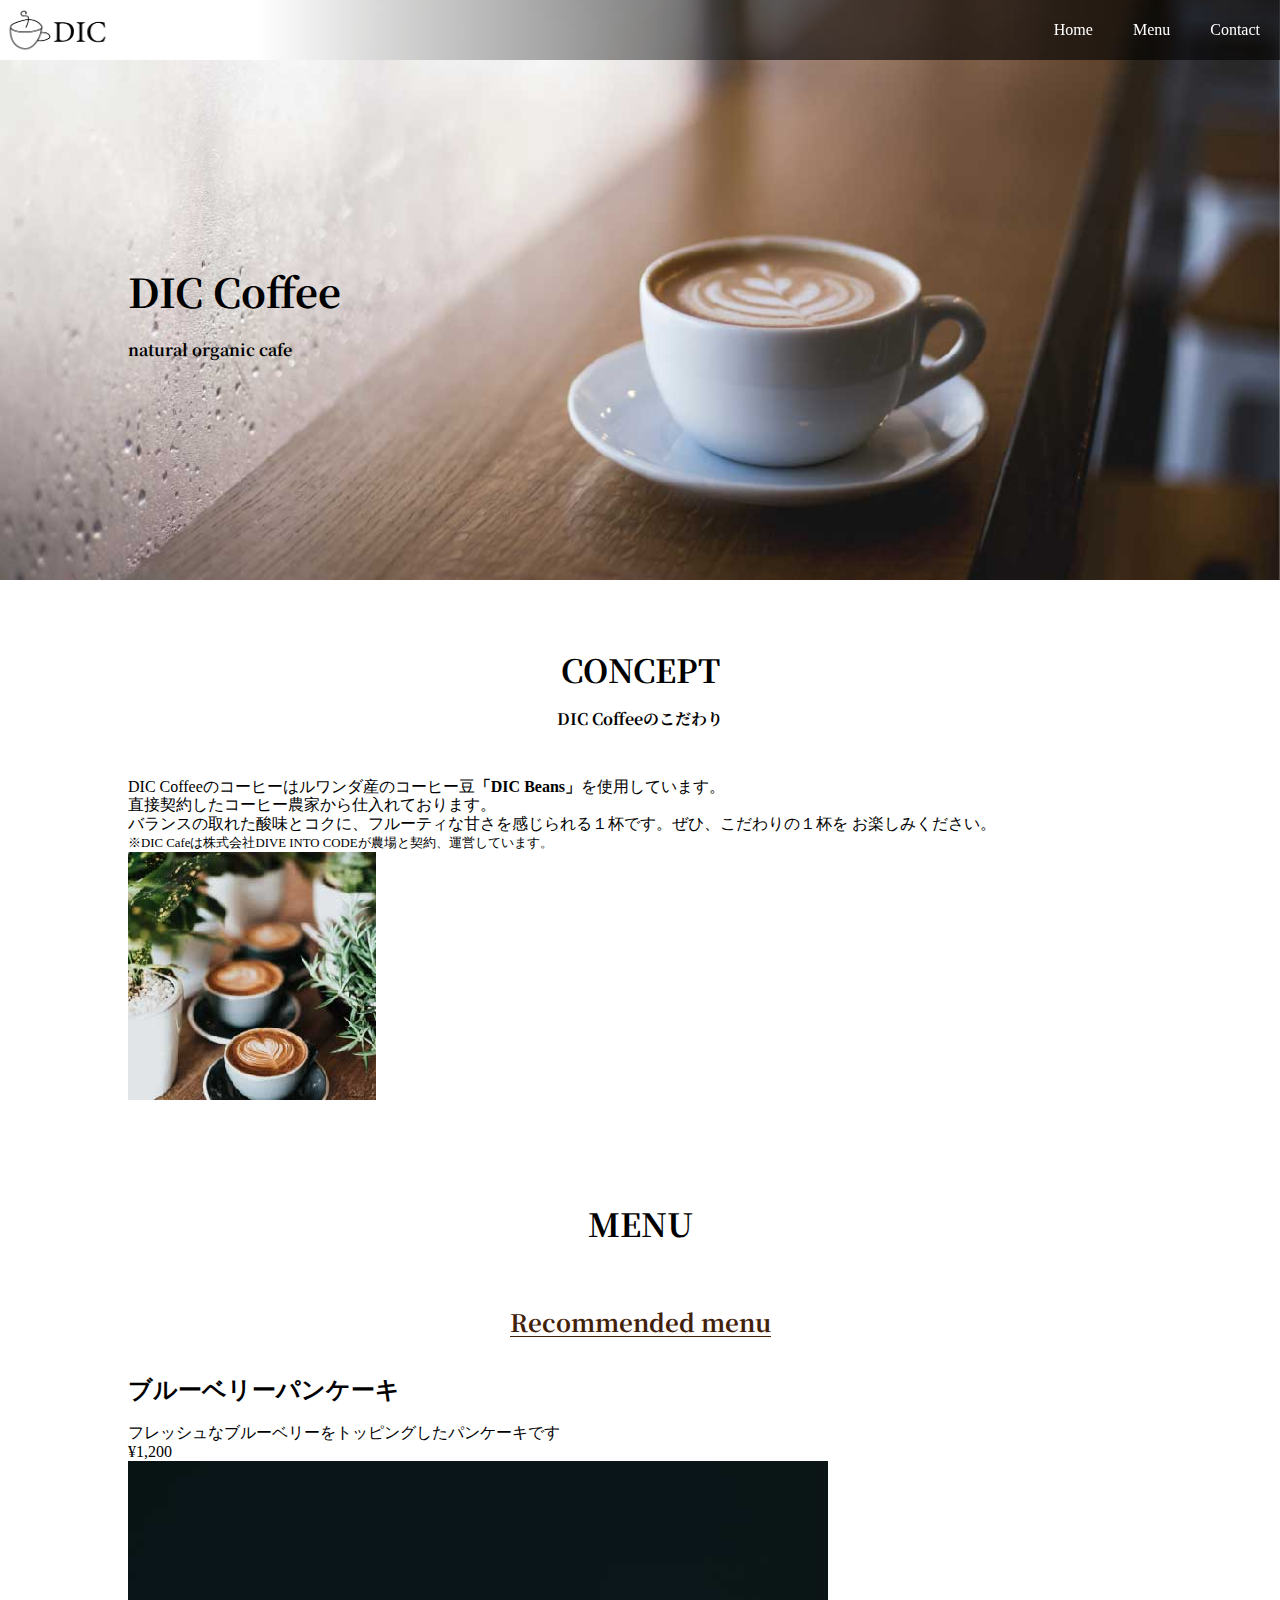
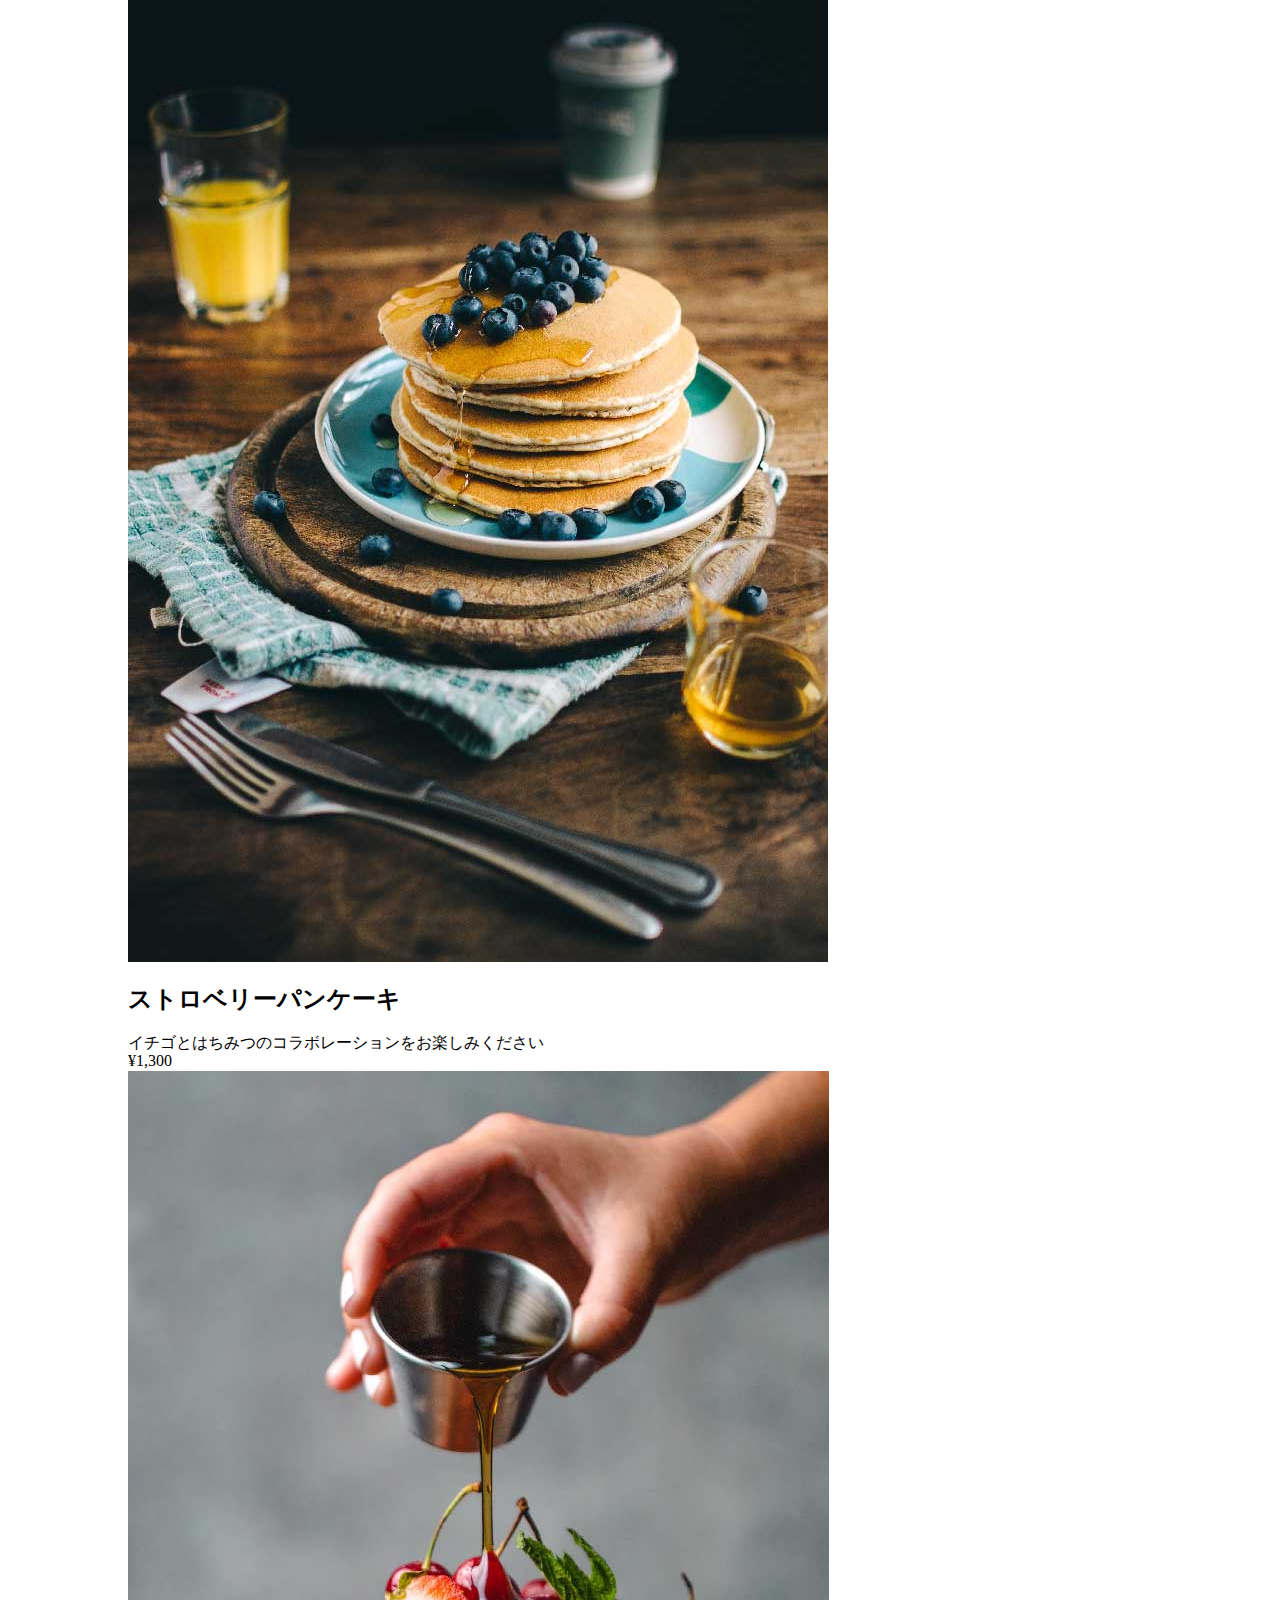
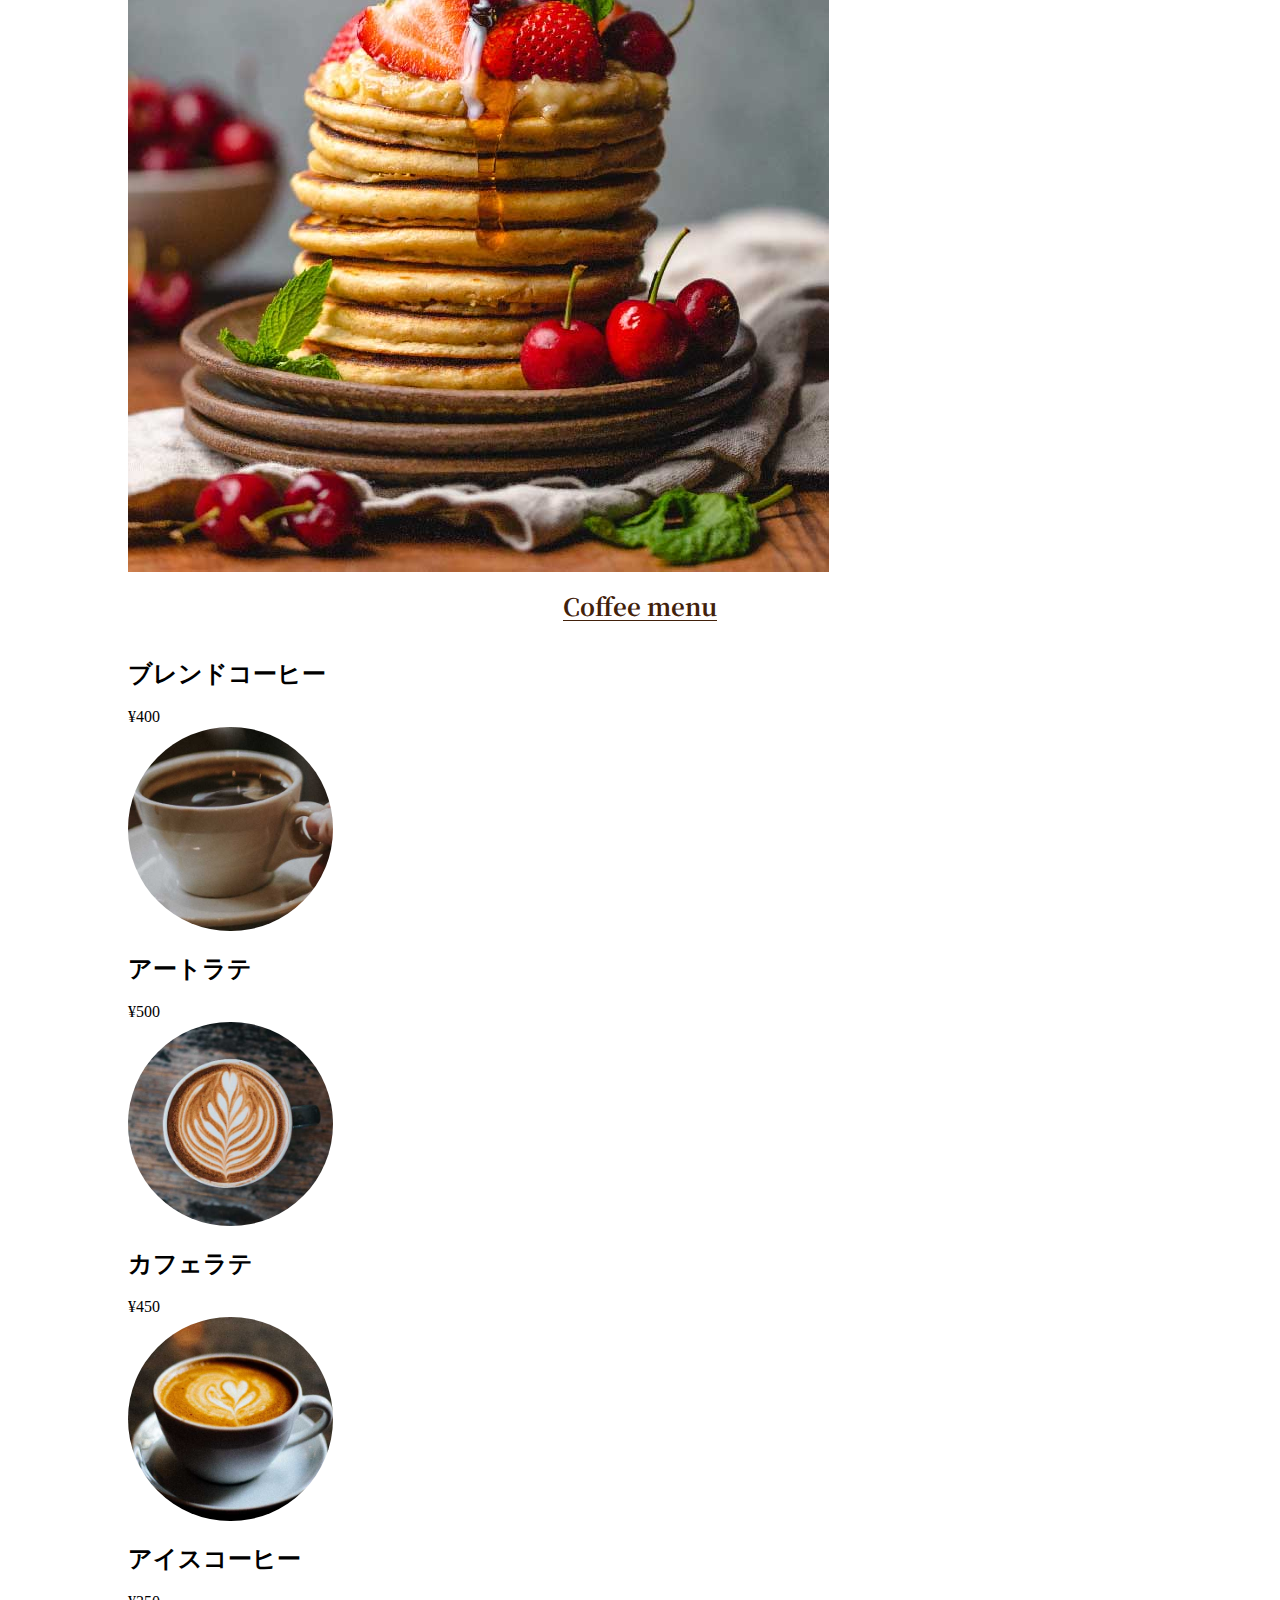
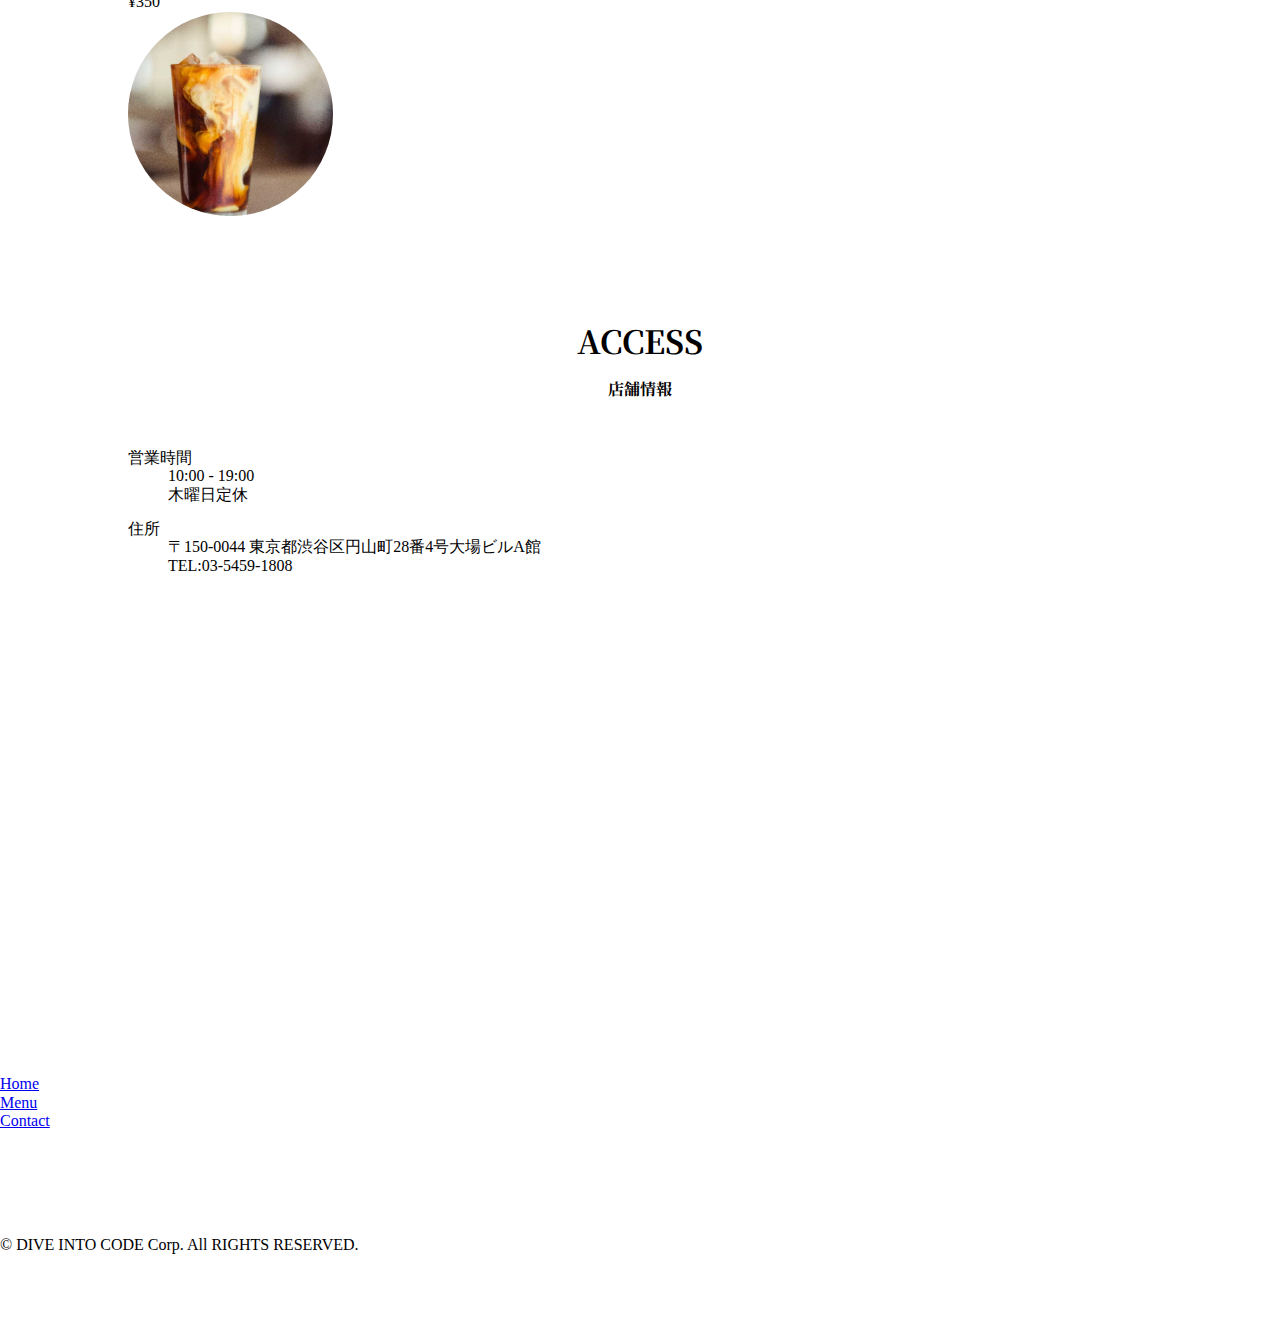
==== index.html @ 6e9887ca "タイトルとサブタイトルを上下中央に表示" ====
<!DOCTYPE html>
<html lang="ja">

<head>
  <meta charset="utf-8">
  <title>DIC cafe</title>
  <link href="css/normalize.css" rel="stylesheet">
  <link href="css/main.css" rel="stylesheet">
  <link href="https://fonts.googleapis.com/css2?family=Noto+Serif+JP:wght@400;700&display=swap" rel="stylesheet">
</head>

<body>
  <header>
    <nav class="header_nav">
      <a href="index.html" class="logo"><img src="images/sample_logo_k.png"></a>
      <ul class="global_nav">
        <a href="index.html" class="global_nav_item">
          <li>Home</li>
        </a>
        <a href="#menu" class="global_nav_item">
          <li>Menu</li>
        </a>
        <a href="contact.html" class="global_nav_item">
          <li>Contact</li>
        </a>
      </ul>
    </nav>
    <article class="key section_inner">
      <div>
        <h1>DIC Coffee</h1>
        <p>natural organic cafe</p>
      </div>
    </article>
  </header>
  <section>
    <article class="section_inner">
      <div class="section_title">
        <h1>CONCEPT</h1>
        <p>DIC Coffeeのこだわり</p>
      </div>
      <p>
        DIC Coffeeのコーヒーはルワンダ産のコーヒー豆<strong>「DIC Beans」</strong>を使用しています。<br>
        直接契約したコーヒー農家から仕入れております。<br>
        バランスの取れた酸味とコクに、フルーティな甘さを感じられる１杯です。ぜひ、こだわりの１杯を
        お楽しみください。<br>
        <small>※DIC Cafeは株式会社DIVE INTO CODEが農場と契約、運営しています。</small>
      </p>
      <img src="images/sample_concept.jpg">
    </article>
    <article class="section_inner">
      <h1 class="section_title" id="menu">MENU</h1>
      <section>
        <div class="center">
          <h1 class="menu_title">Recommended menu</h1>
        </div>
        <ul>
          <li>
            <h2>ブルーベリーパンケーキ</h2>
            <p>フレッシュなブルーベリーをトッピングしたパンケーキです</p>
            <p>¥1,200</p>
            <img src="images/sample_pancake1.jpg">
          </li>
          <li>
            <h2>ストロベリーパンケーキ</h2>
            <p>イチゴとはちみつのコラボレーションをお楽しみください</p>
            <p>¥1,300</p>
            <img src="images/sample_pancake2.jpg">
          </li>
        </ul>
      </section>
      <section>
        <div class="center">
          <h1 class="menu_title">Coffee menu</h1>
        </div>
        <ul>
          <li>
            <h2>ブレンドコーヒー</h2>
            <p>¥400</p>
            <img src="images/sample_cafe1.jpg" class="caffee_menu_image">
          </li>
          <li>
            <h2>アートラテ</h2>
            <p>¥500</p>
            <img src="images/sample_cafe2.jpg" class="caffee_menu_image">
          </li>
          <li>
            <h2>カフェラテ</h2>
            <p>¥450</p>
            <img src="images/sample_cafe3.jpg" class="caffee_menu_image">
          </li>
          <li>
            <h2>アイスコーヒー</h2>
            <p>¥350</p>
            <img src="images/sample_cafe4.jpg" class="caffee_menu_image">
          </li>
        </ul>
      </section>
    </article>
    <article class="section_inner">
      <div class="section_title">
        <h1>ACCESS</h1>
        <p>店舗情報</p>
      </div>
      <dl>
        <dt>営業時間</dt>
        <dd>10:00 - 19:00<br>木曜日定休</dd>
      </dl>
      <dl>
        <dt>住所</dt>
        <dd>
          〒150-0044 東京都渋谷区円山町28番4号大場ビルA館<br>
          TEL:03-5459-1808
        </dd>
      </dl>
      <iframe src="https://www.google.com/maps/embed?pb=!1m18!1m12!1m3!1d3241.8625569899887!2d139.6922821152582!3d35.65575778020021!2m3!1f0!2f0!3f0!3m2!1i1024!2i768!4f13.1!3m3!1m2!1s0x60188b55bb707eff%3A0x5f04575eb7aca63e!2z44CSMTUwLTAwNDQg5p2x5Lqs6YO95riL6LC35Yy65YaG5bGx55S677yS77yY4oiS77yUIE9iYSBCbGQuIEHppKg!5e0!3m2!1sja!2sjp!4v1589613763992!5m2!1sja!2sjp" width="600" height="450" frameborder="0" style="border:0;" allowfullscreen="" aria-hidden="false" tabindex="0"></iframe>
    </article>
  </section>
  <footer>
    <nav>
      <ul>
        <a href="index.html">
          <li>Home</li>
        </a>
        <a href="#menu">
          <li>Menu</li>
        </a>
        <a href="contact.html">
          <li>Contact</li>
        </a>
        <a href="index.html">
          <li>
            <img src="images/sample_logo_w.png">
          </li>
        </a>
      </ul>
    </nav>
    <p>© DIVE INTO CODE Corp. All RIGHTS RESERVED.</p>
  </footer>
</body>

</html>
---- css/main.css ----
@charset "utf-8";
html {
    height: 100%;
}

body {
    position: relative;
    padding-bottom: 75px;
    min-height: 100%;
}

li {
    list-style: none;
}

p,
ul {
    margin: 0;
    padding: 0;
}

div,
li {
    box-sizing: border-box;
}

.header_nav {
    background: linear-gradient(90deg, #fff 20%, rgba(0, 0, 0, 0.6) 60%);
    display: flex;
    height: 60px;
    justify-content: space-between;
    align-items: stretch;
    position: fixed;
    top: 0;
    width: 100%;
}

.global_nav_item {
    color: #fff;
    text-decoration: none;
    display: flex;
    align-items: center;
    padding: 0 20px;
}

.global_nav_item:hover {
    background: #fff;
    color: #42210b;
}

.global_nav {
    display: flex;
    align-items: stretch;
}

.logo {
    width: 120px;
    display: flex;
    align-items: center;
}

.logo img {
    width: 100%;
}

.section_inner {
    padding: 50px 10% 30px;
}

.key {
    display: flex;
    align-items: center;
    height: 500px;
    background: center / cover no-repeat url("../images/sample_key.jpg");
    font-family: "Noto Serif JP", serif;
    font-weight: bold;
}

.key h1 {
    font-size: 2.5rem;
}

.section_title {
    font-family: "Noto Serif JP", serif;
    font-weight: bold;
    text-align: center;
    margin-bottom: 50px;
}

.menu_title {
    display: inline-block;
    font-family: "Noto Serif JP", serif;
    font-size: 1.5rem;
    color: #42210b;
    border-bottom: solid #42210b 1px;
    margin-bottom: 20px;
}

.center {
    text-align: center;
}

.caffee_menu_image {
    width: 20%;
    border-radius: 50%;
}
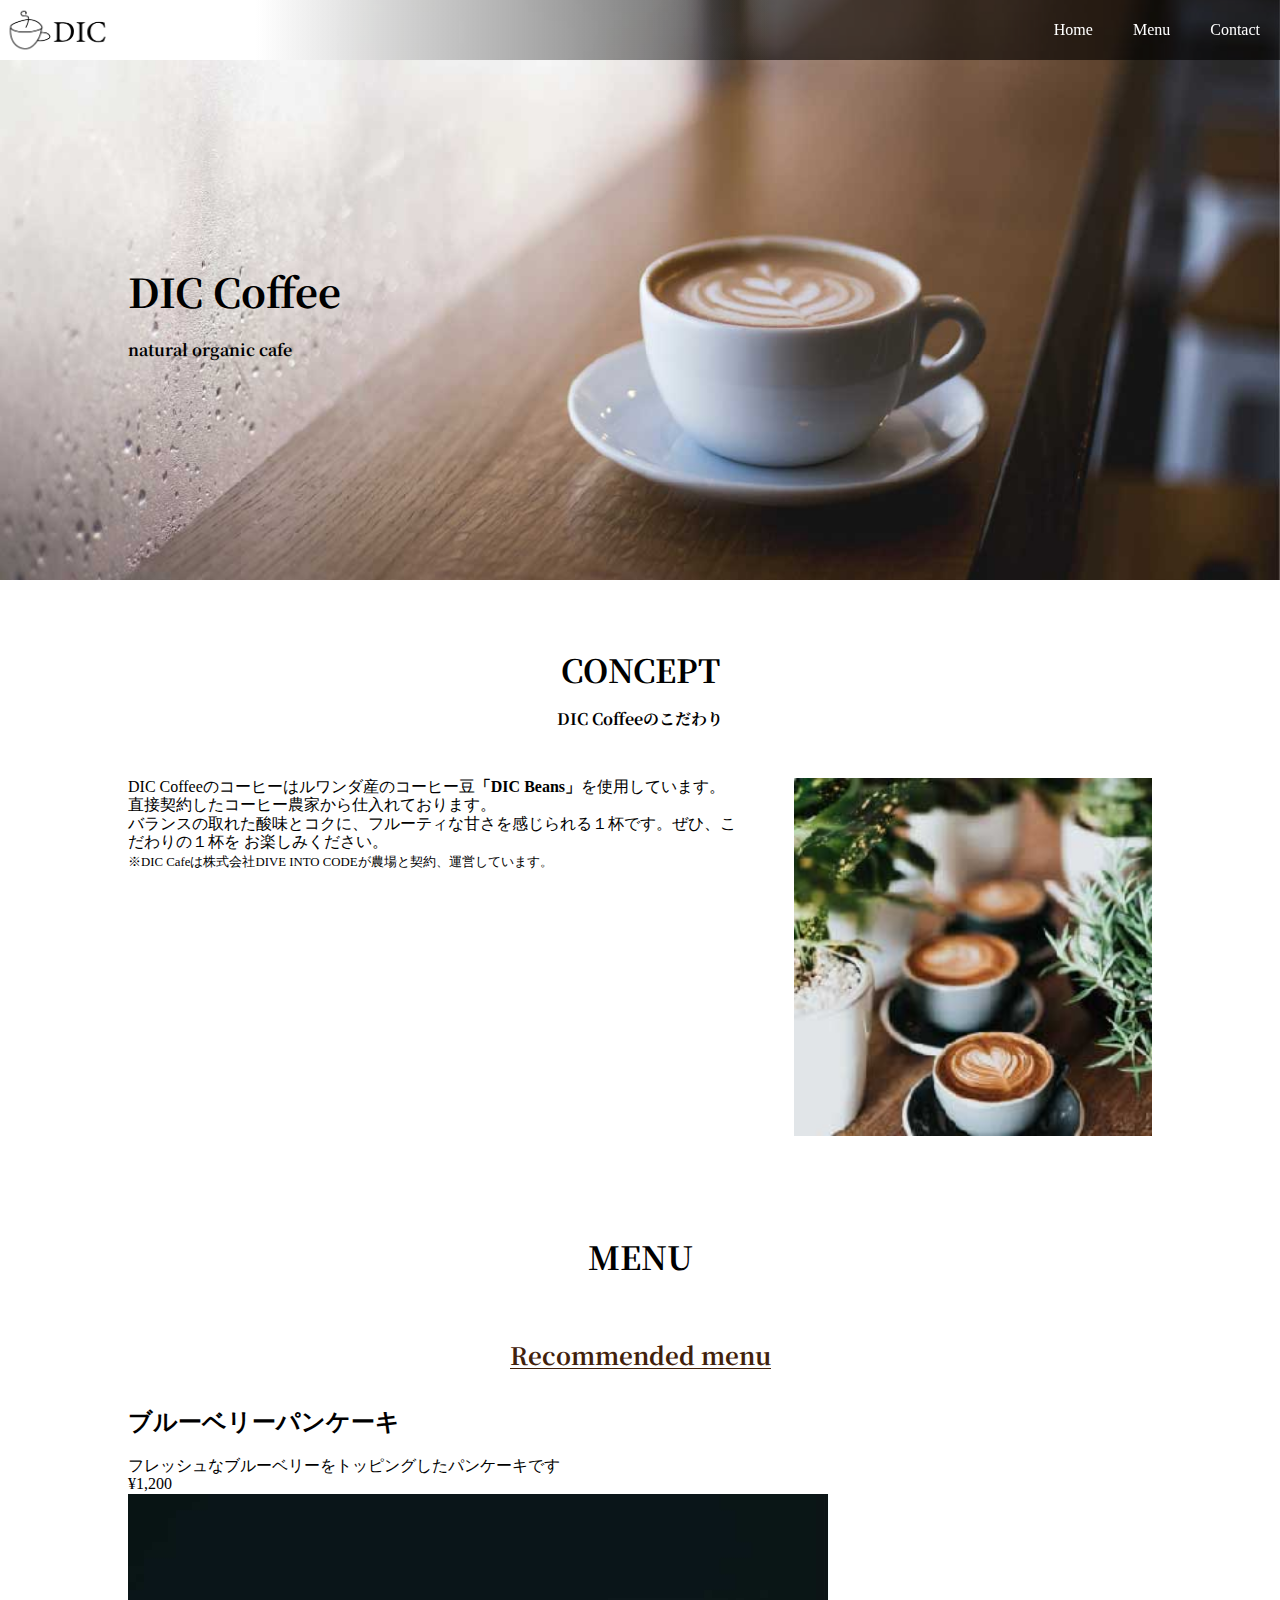
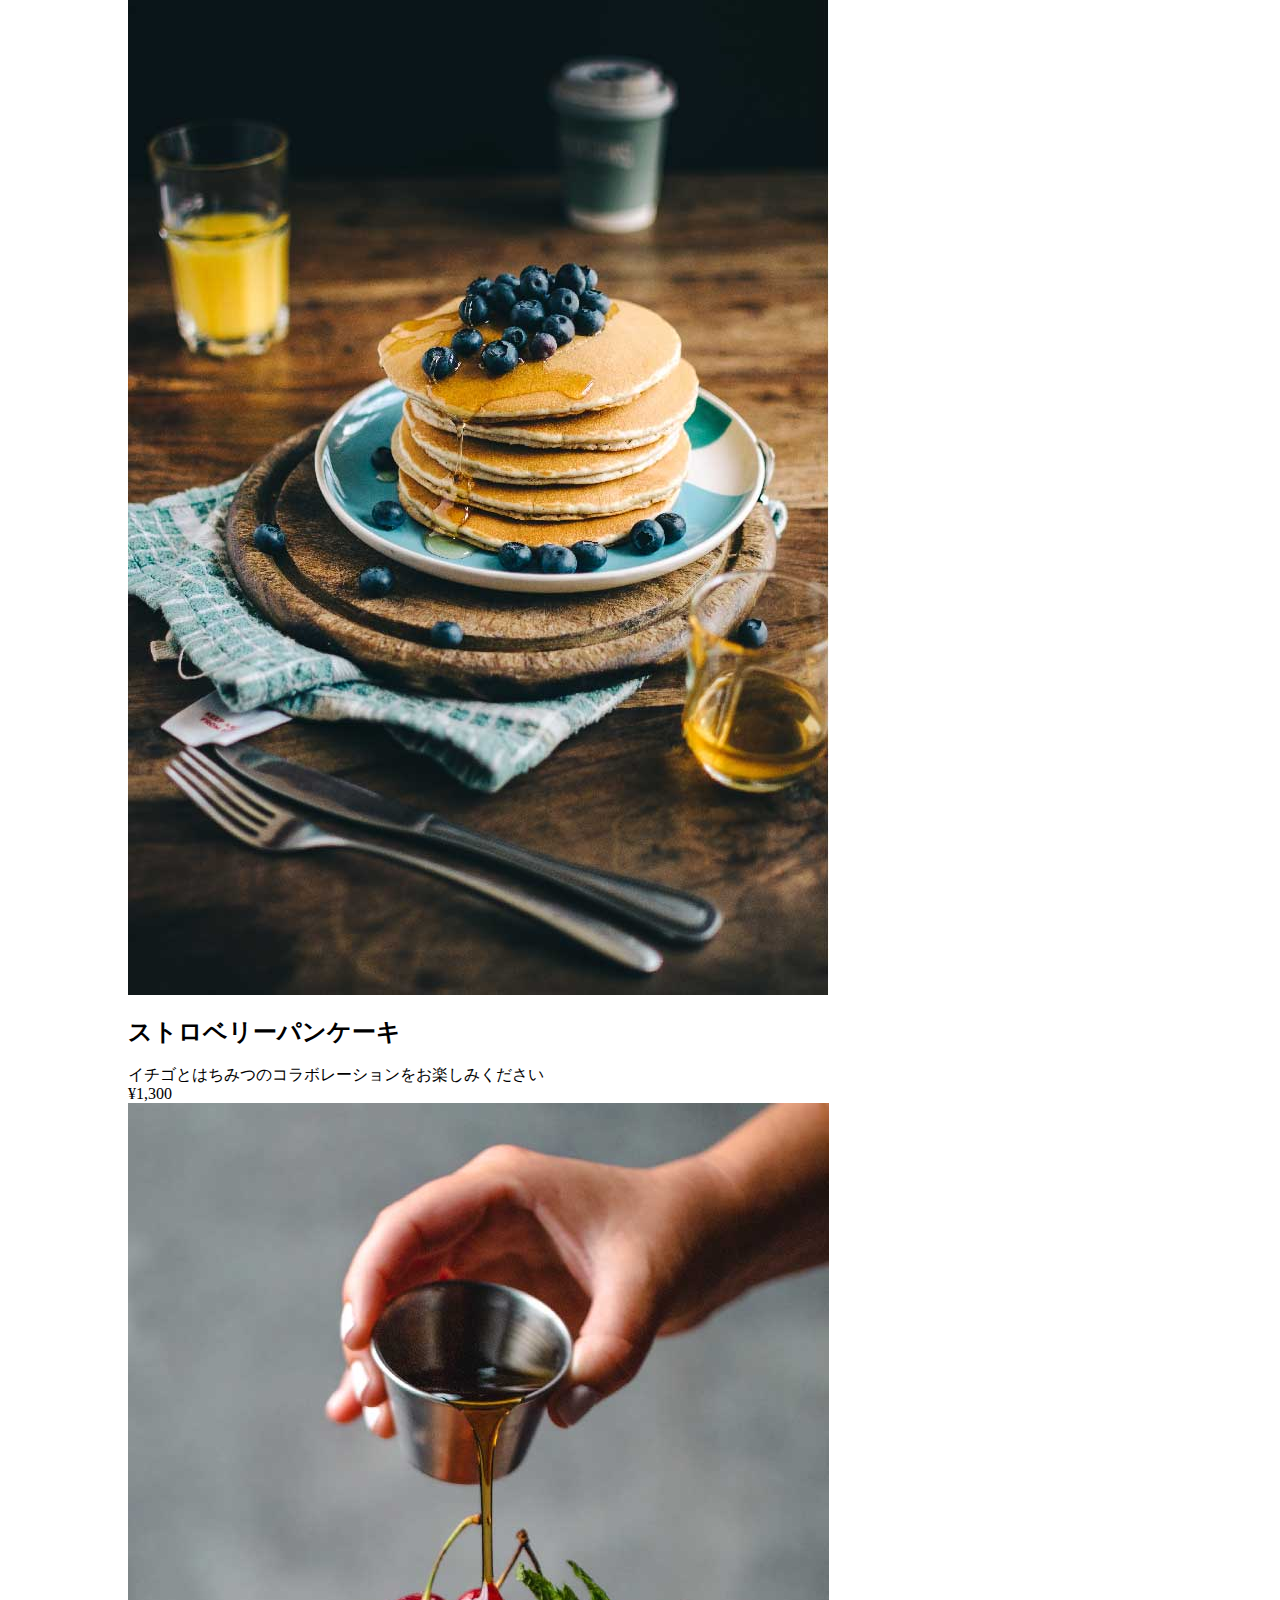
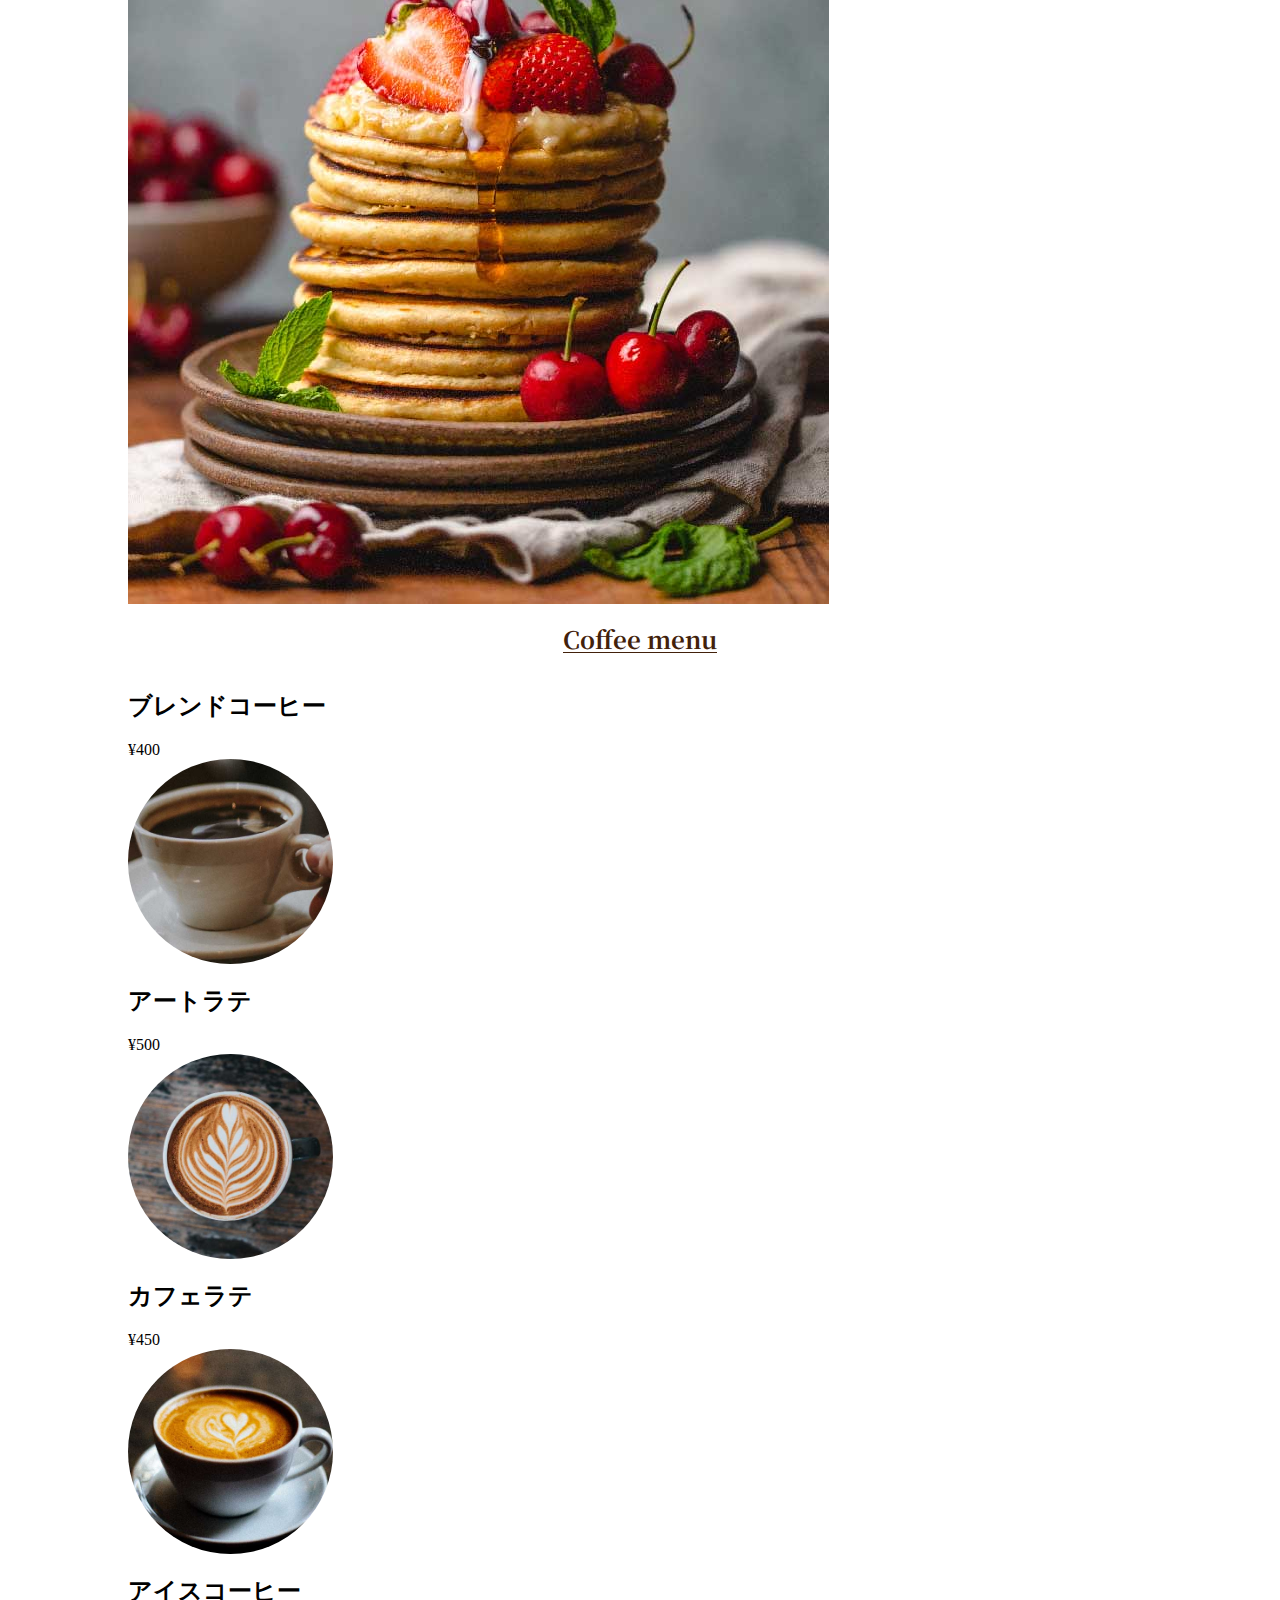
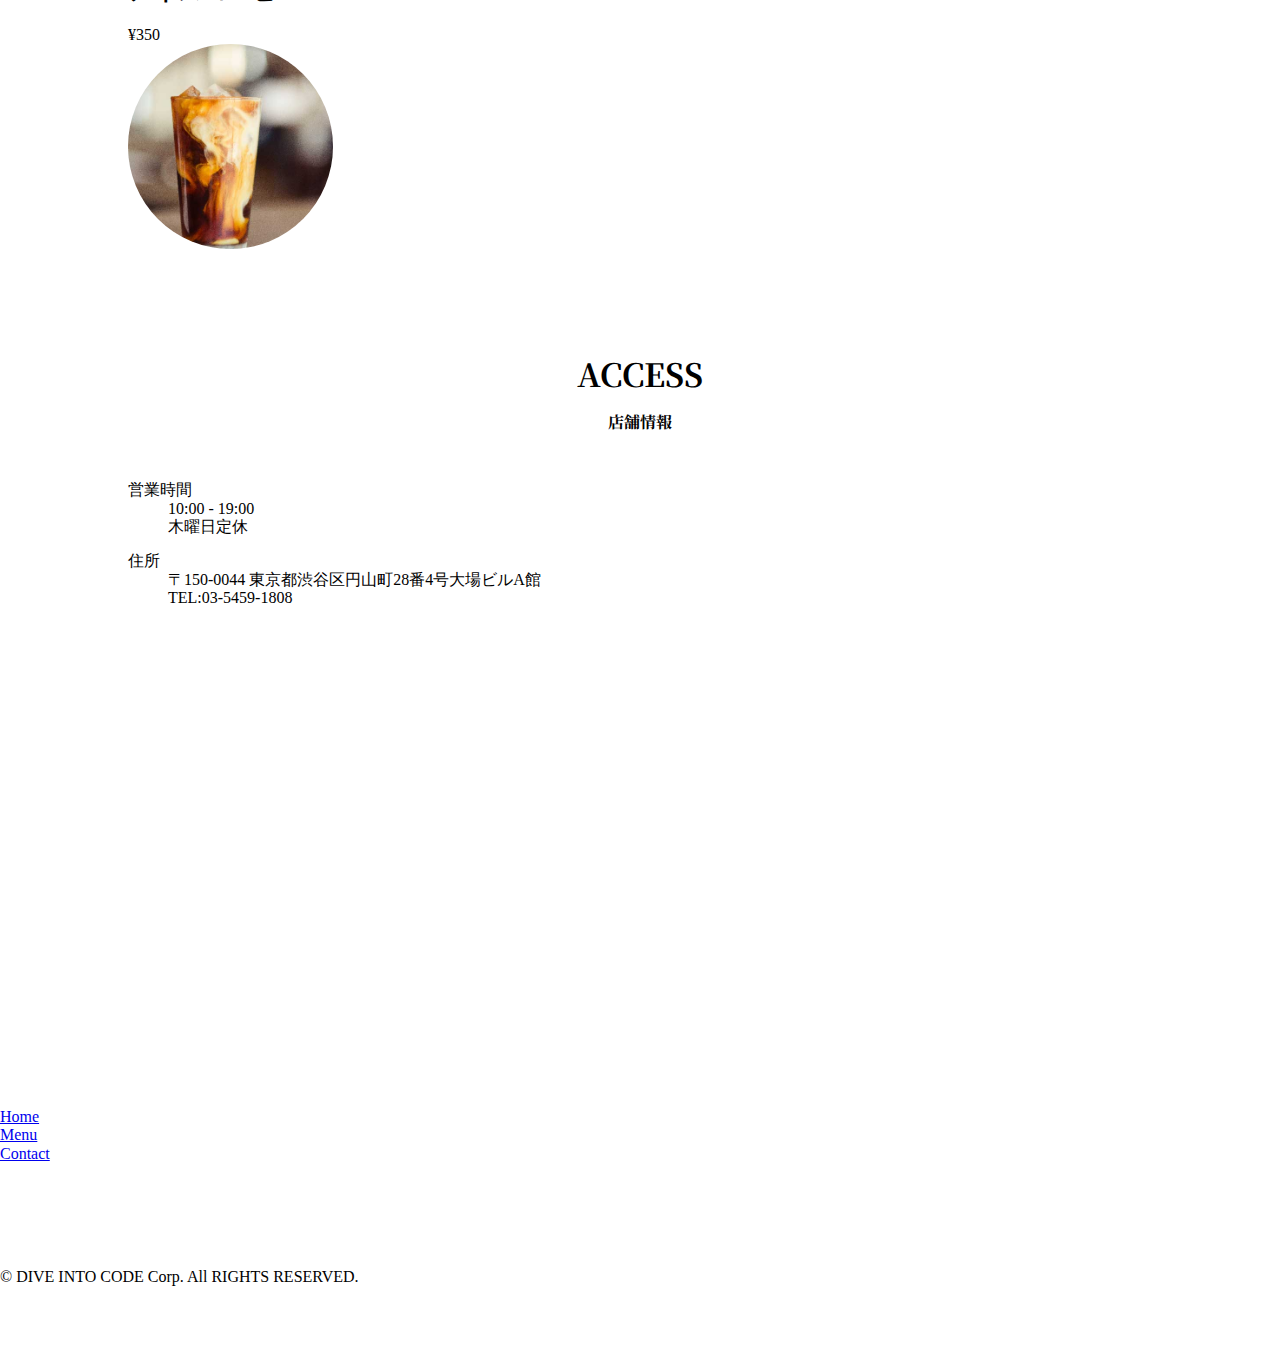
==== commit a2672725: "conceptセクションのレイアウトを変更" ====
--- a/index.html
+++ b/index.html
@@ -38,14 +38,16 @@
         <h1>CONCEPT</h1>
         <p>DIC Coffeeのこだわり</p>
       </div>
-      <p>
-        DIC Coffeeのコーヒーはルワンダ産のコーヒー豆<strong>「DIC Beans」</strong>を使用しています。<br>
-        直接契約したコーヒー農家から仕入れております。<br>
-        バランスの取れた酸味とコクに、フルーティな甘さを感じられる１杯です。ぜひ、こだわりの１杯を
-        お楽しみください。<br>
-        <small>※DIC Cafeは株式会社DIVE INTO CODEが農場と契約、運営しています。</small>
-      </p>
-      <img src="images/sample_concept.jpg">
+      <div class="concept_content">
+        <p>
+          DIC Coffeeのコーヒーはルワンダ産のコーヒー豆<strong>「DIC Beans」</strong>を使用しています。<br>
+          直接契約したコーヒー農家から仕入れております。<br>
+          バランスの取れた酸味とコクに、フルーティな甘さを感じられる１杯です。ぜひ、こだわりの１杯を
+          お楽しみください。<br>
+          <small>※DIC Cafeは株式会社DIVE INTO CODEが農場と契約、運営しています。</small>
+        </p>
+        <img src="images/sample_concept.jpg">
+      </div>
     </article>
     <article class="section_inner">
       <h1 class="section_title" id="menu">MENU</h1>
--- a/css/main.css
+++ b/css/main.css
@@ -24,6 +24,7 @@
     box-sizing: border-box;
 }
 
+/* header */
 .header_nav {
     background: linear-gradient(90deg, #fff 20%, rgba(0, 0, 0, 0.6) 60%);
     display: flex;
@@ -35,6 +36,7 @@
     width: 100%;
 }
 
+/* global navigation */
 .global_nav_item {
     color: #fff;
     text-decoration: none;
@@ -63,10 +65,7 @@
     width: 100%;
 }
 
-.section_inner {
-    padding: 50px 10% 30px;
-}
-
+/* header content */
 .key {
     display: flex;
     align-items: center;
@@ -80,6 +79,11 @@
     font-size: 2.5rem;
 }
 
+/* section */
+.section_inner {
+    padding: 50px 10% 30px;
+}
+
 .section_title {
     font-family: "Noto Serif JP", serif;
     font-weight: bold;
@@ -87,6 +91,21 @@
     margin-bottom: 50px;
 }
 
+/* concept */
+.concept_content {
+    display: flex;
+    justify-content: space-between;
+}
+
+.concept_content p {
+    width: 60%;
+}
+
+.concept_content img {
+    width: 35%;
+}
+
+/* menu */
 .menu_title {
     display: inline-block;
     font-family: "Noto Serif JP", serif;
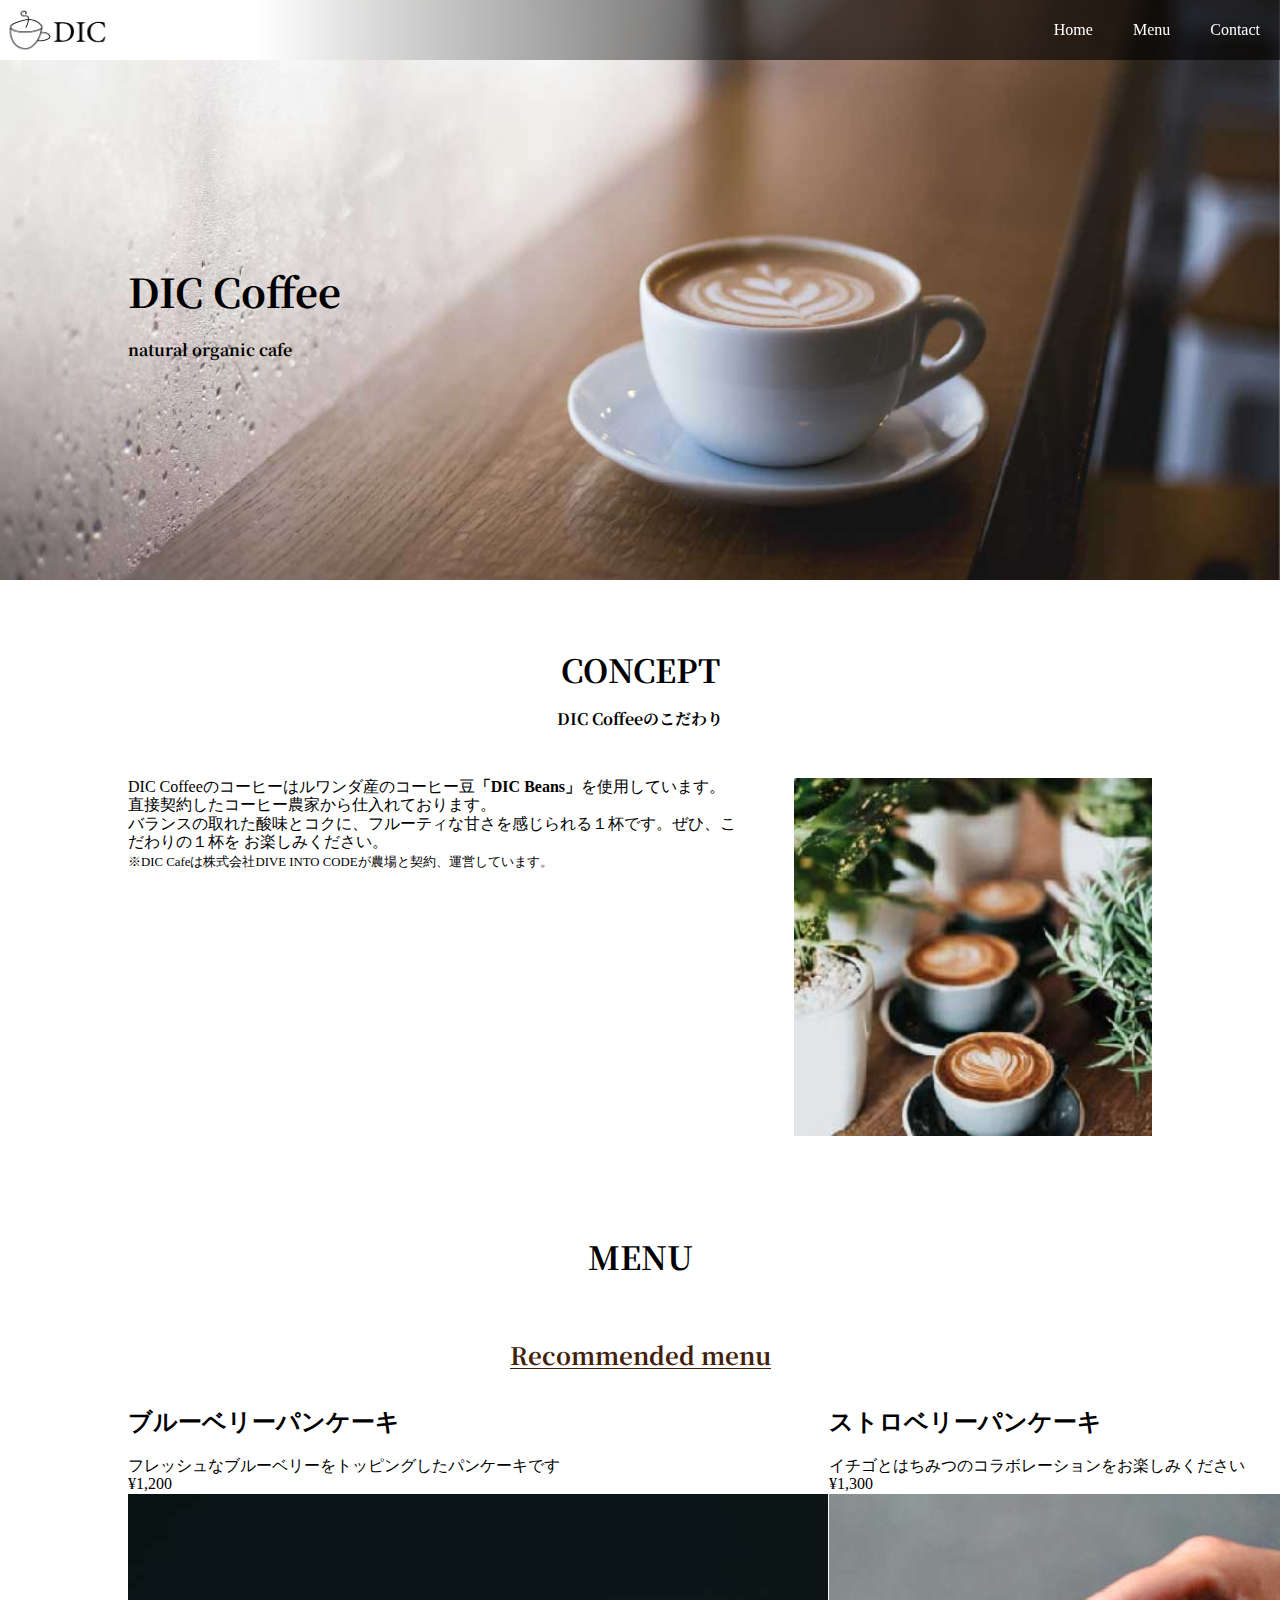
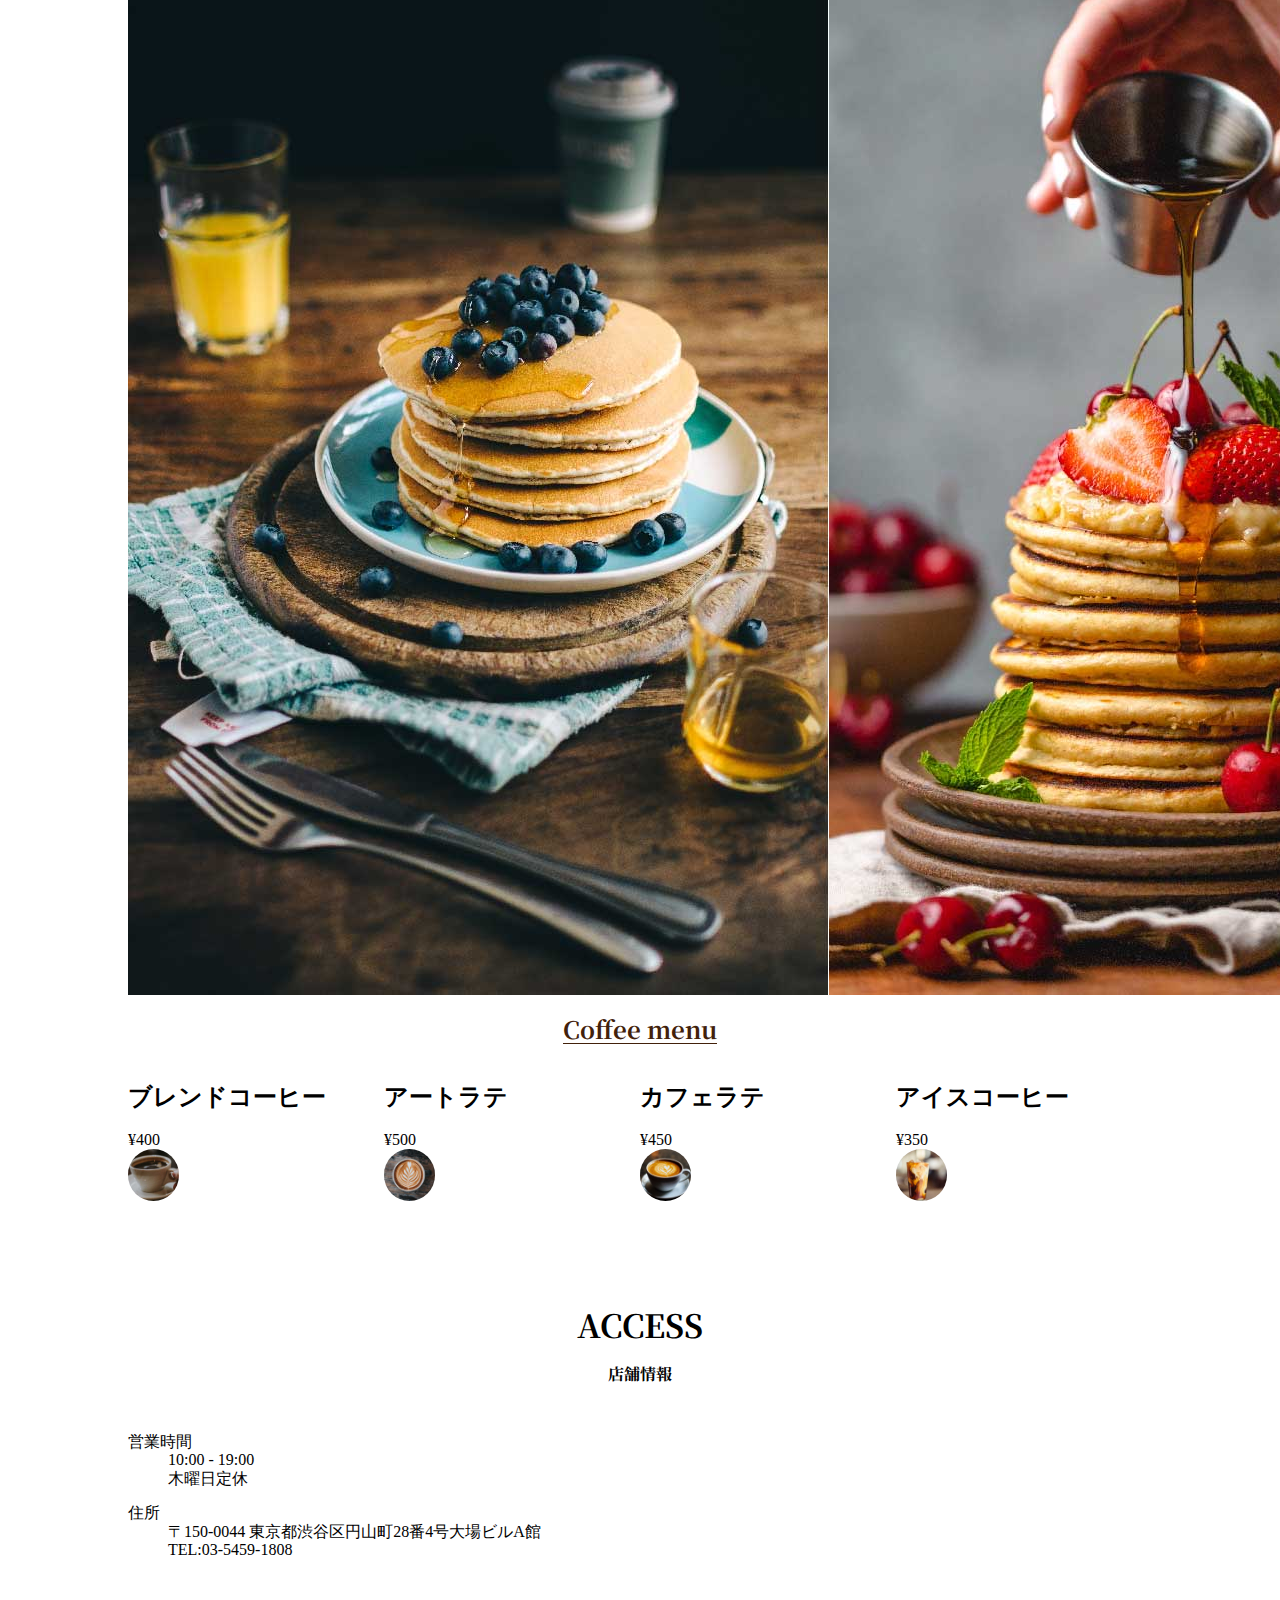
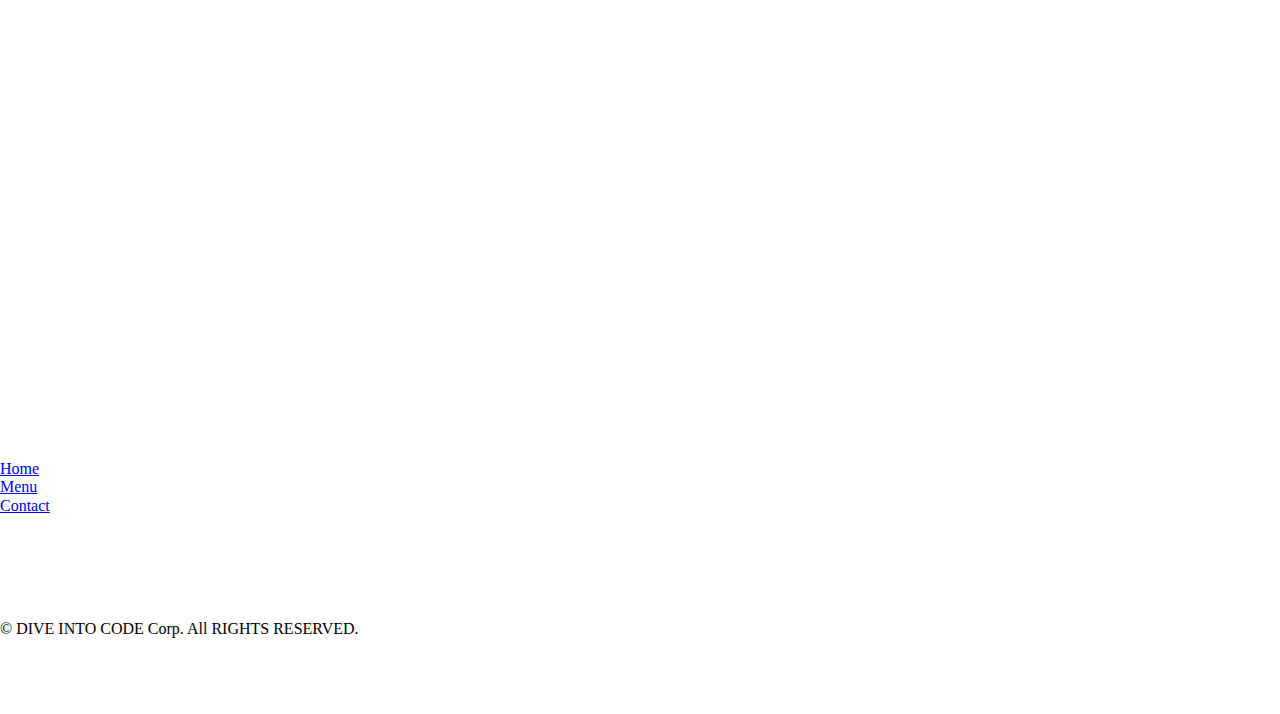
==== commit 995408d6: "メニューリストを横並びにレイアウト" ====
--- a/index.html
+++ b/index.html
@@ -49,13 +49,13 @@
         <img src="images/sample_concept.jpg">
       </div>
     </article>
-    <article class="section_inner">
+    <article class="section_inner menu_section">
       <h1 class="section_title" id="menu">MENU</h1>
       <section>
         <div class="center">
           <h1 class="menu_title">Recommended menu</h1>
         </div>
-        <ul>
+        <ul class="menu_list">
           <li>
             <h2>ブルーベリーパンケーキ</h2>
             <p>フレッシュなブルーベリーをトッピングしたパンケーキです</p>
@@ -74,7 +74,7 @@
         <div class="center">
           <h1 class="menu_title">Coffee menu</h1>
         </div>
-        <ul>
+        <ul class="menu_list">
           <li>
             <h2>ブレンドコーヒー</h2>
             <p>¥400</p>
--- a/css/main.css
+++ b/css/main.css
@@ -106,6 +106,10 @@
 }
 
 /* menu */
+.menu_section {
+    background: url(../images/sample_menu_bg.jpg) no-repeat bottom fixed;
+}
+
 .menu_title {
     display: inline-block;
     font-family: "Noto Serif JP", serif;
@@ -119,6 +123,10 @@
     text-align: center;
 }
 
+.menu_list {
+    display: flex;
+}
+
 .caffee_menu_image {
     width: 20%;
     border-radius: 50%;
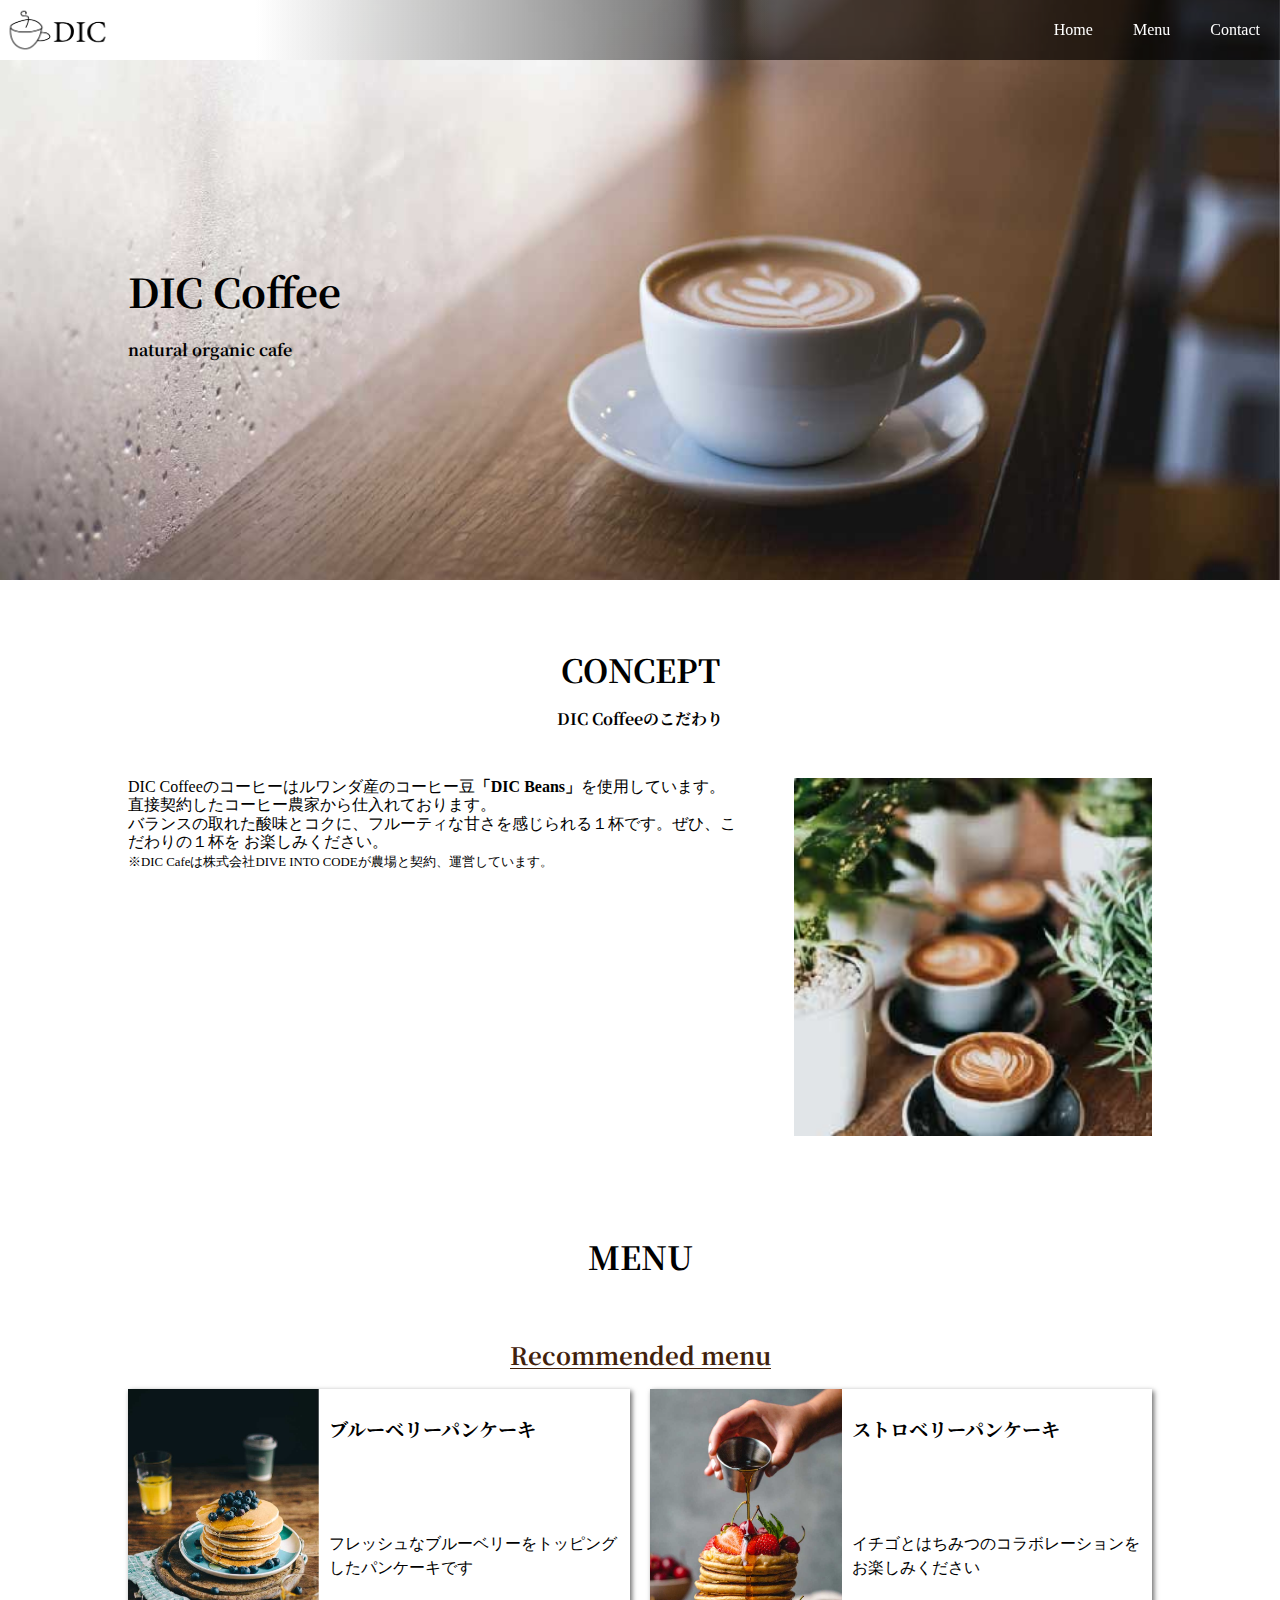
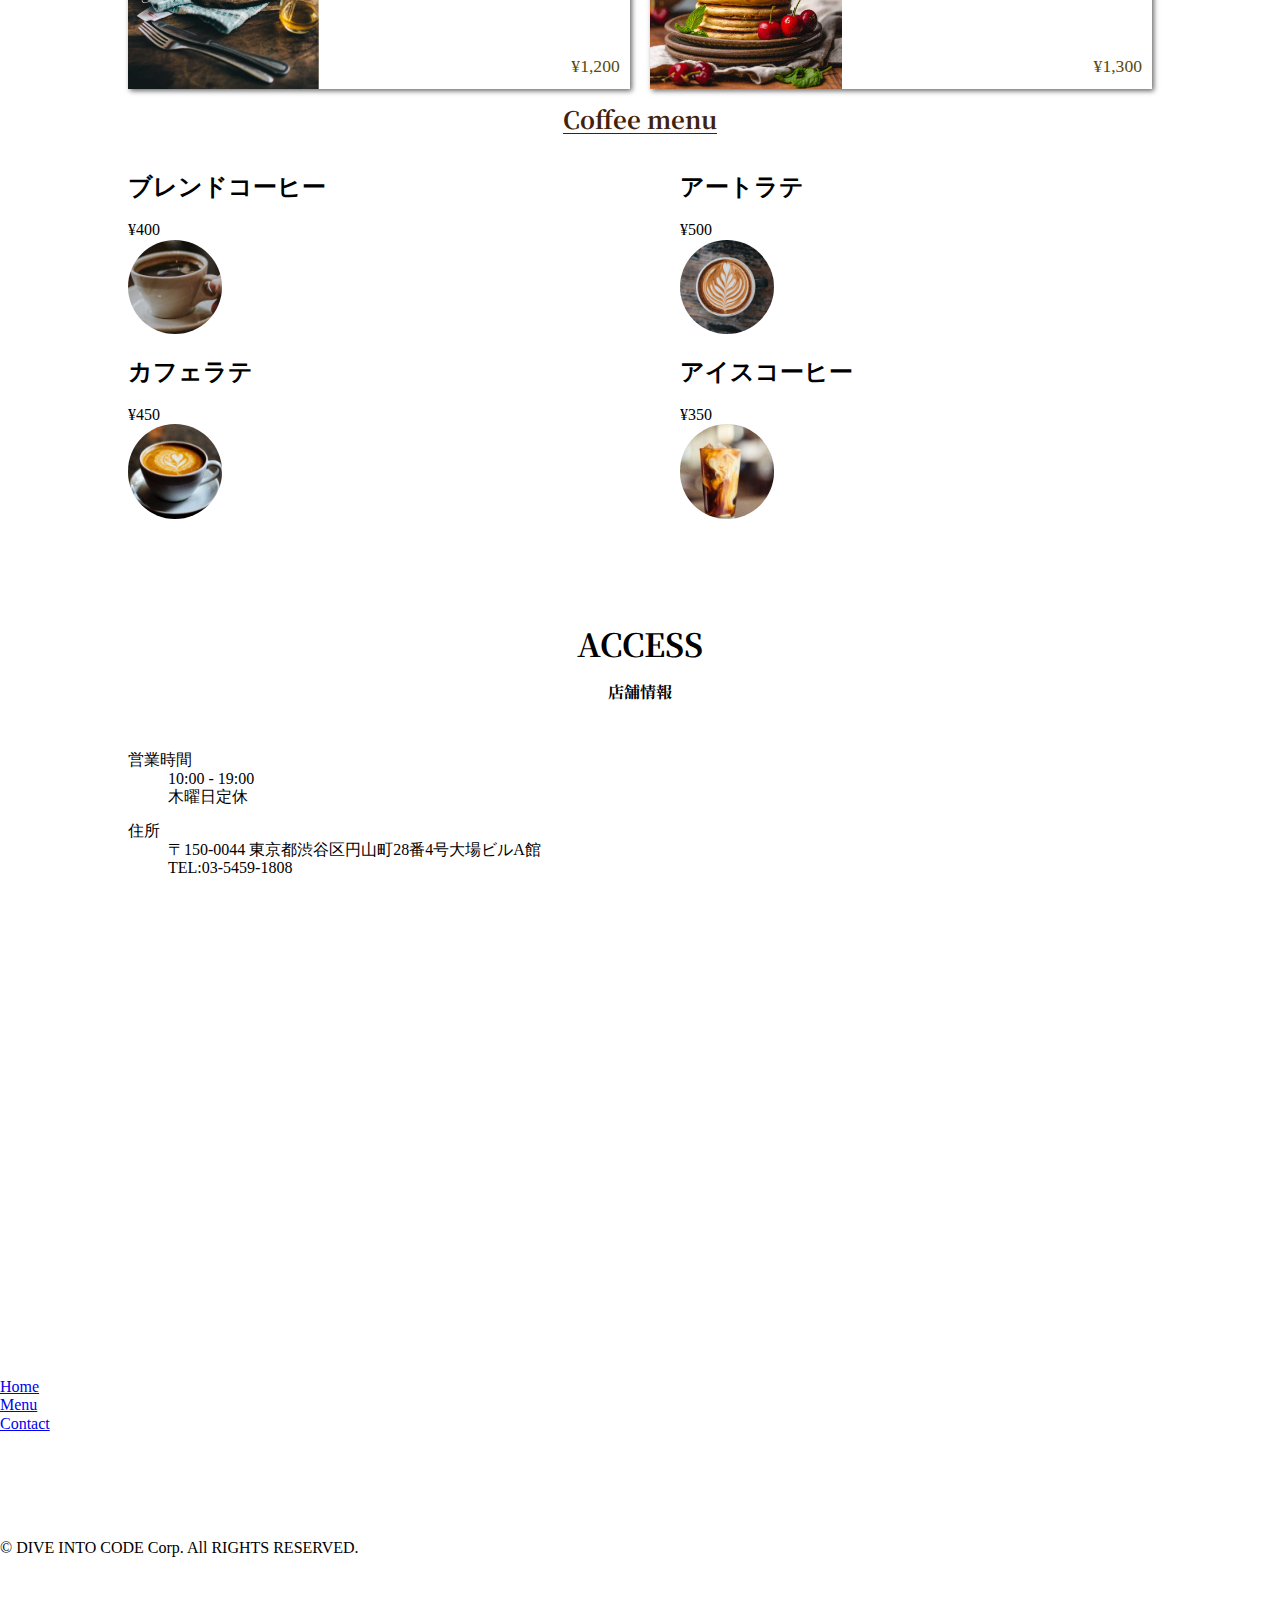
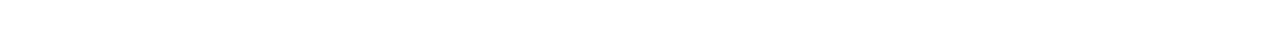
==== commit ed91af87: "Recommended menuのコンテンツをカードスタイルに装飾" ====
--- a/index.html
+++ b/index.html
@@ -56,17 +56,21 @@
           <h1 class="menu_title">Recommended menu</h1>
         </div>
         <ul class="menu_list">
-          <li>
-            <h2>ブルーベリーパンケーキ</h2>
-            <p>フレッシュなブルーベリーをトッピングしたパンケーキです</p>
-            <p>¥1,200</p>
-            <img src="images/sample_pancake1.jpg">
+          <li class="menu_list_card">
+            <img class="card_img" src="images/sample_pancake1.jpg">
+            <div class="card_txt">
+              <h2 class="card_title">ブルーベリーパンケーキ</h2>
+              <p>フレッシュなブルーベリーをトッピングしたパンケーキです</p>
+              <p class="card_price">¥1,200</p>
+            </div>
           </li>
-          <li>
-            <h2>ストロベリーパンケーキ</h2>
-            <p>イチゴとはちみつのコラボレーションをお楽しみください</p>
-            <p>¥1,300</p>
-            <img src="images/sample_pancake2.jpg">
+          <li class="menu_list_card">
+            <img class="card_img" src="images/sample_pancake2.jpg">
+            <div class="card_txt">
+              <h2 class="card_title">ストロベリーパンケーキ</h2>
+              <p>イチゴとはちみつのコラボレーションをお楽しみください</p>
+              <p class="card_price">¥1,300</p>
+            </div>
           </li>
         </ul>
       </section>
--- a/css/main.css
+++ b/css/main.css
@@ -123,10 +123,46 @@
     text-align: center;
 }
 
+/* recommended menu */
 .menu_list {
     display: flex;
+    justify-content: space-between;
+    flex-wrap: wrap;
 }
 
+.menu_list_card {
+    display: flex;
+    width: 49%;
+    box-shadow: 2px 2px 5px #6b6b6b;
+}
+
+.card_img {
+    height: 300px;
+    width: 55%;
+    object-fit: cover;
+}
+
+.card_txt {
+    display: flex;
+    flex-direction: column;
+    justify-content: space-between;
+    padding: 10px;
+    background-color: #fff;
+    line-height: 1.5;
+}
+
+.card_title {
+    font-size: 1.2rem;
+    font-family: "Noto Serif JP", serif;
+}
+
+.card_price {
+    text-align: right;
+    font-size: 1.1rem;
+    color: #574a0f;
+}
+
+/* coffee menu */
 .caffee_menu_image {
     width: 20%;
     border-radius: 50%;
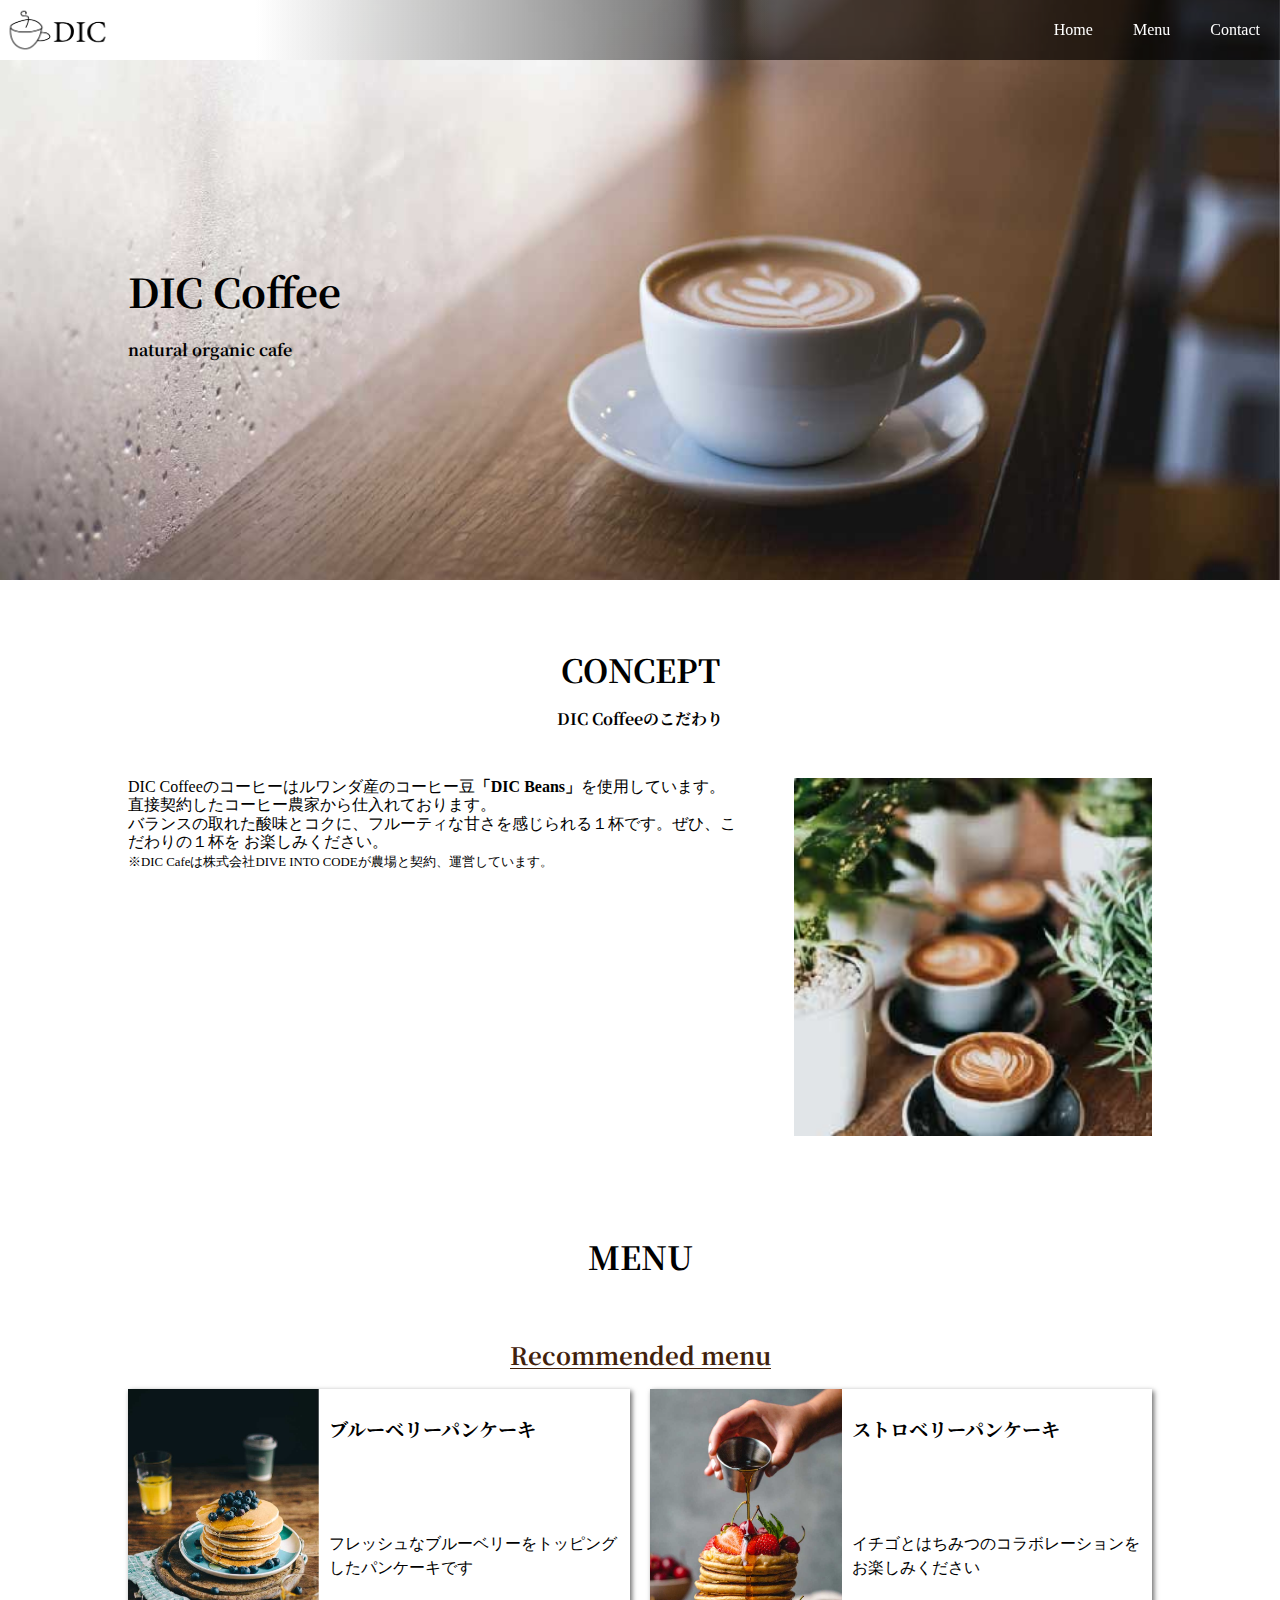
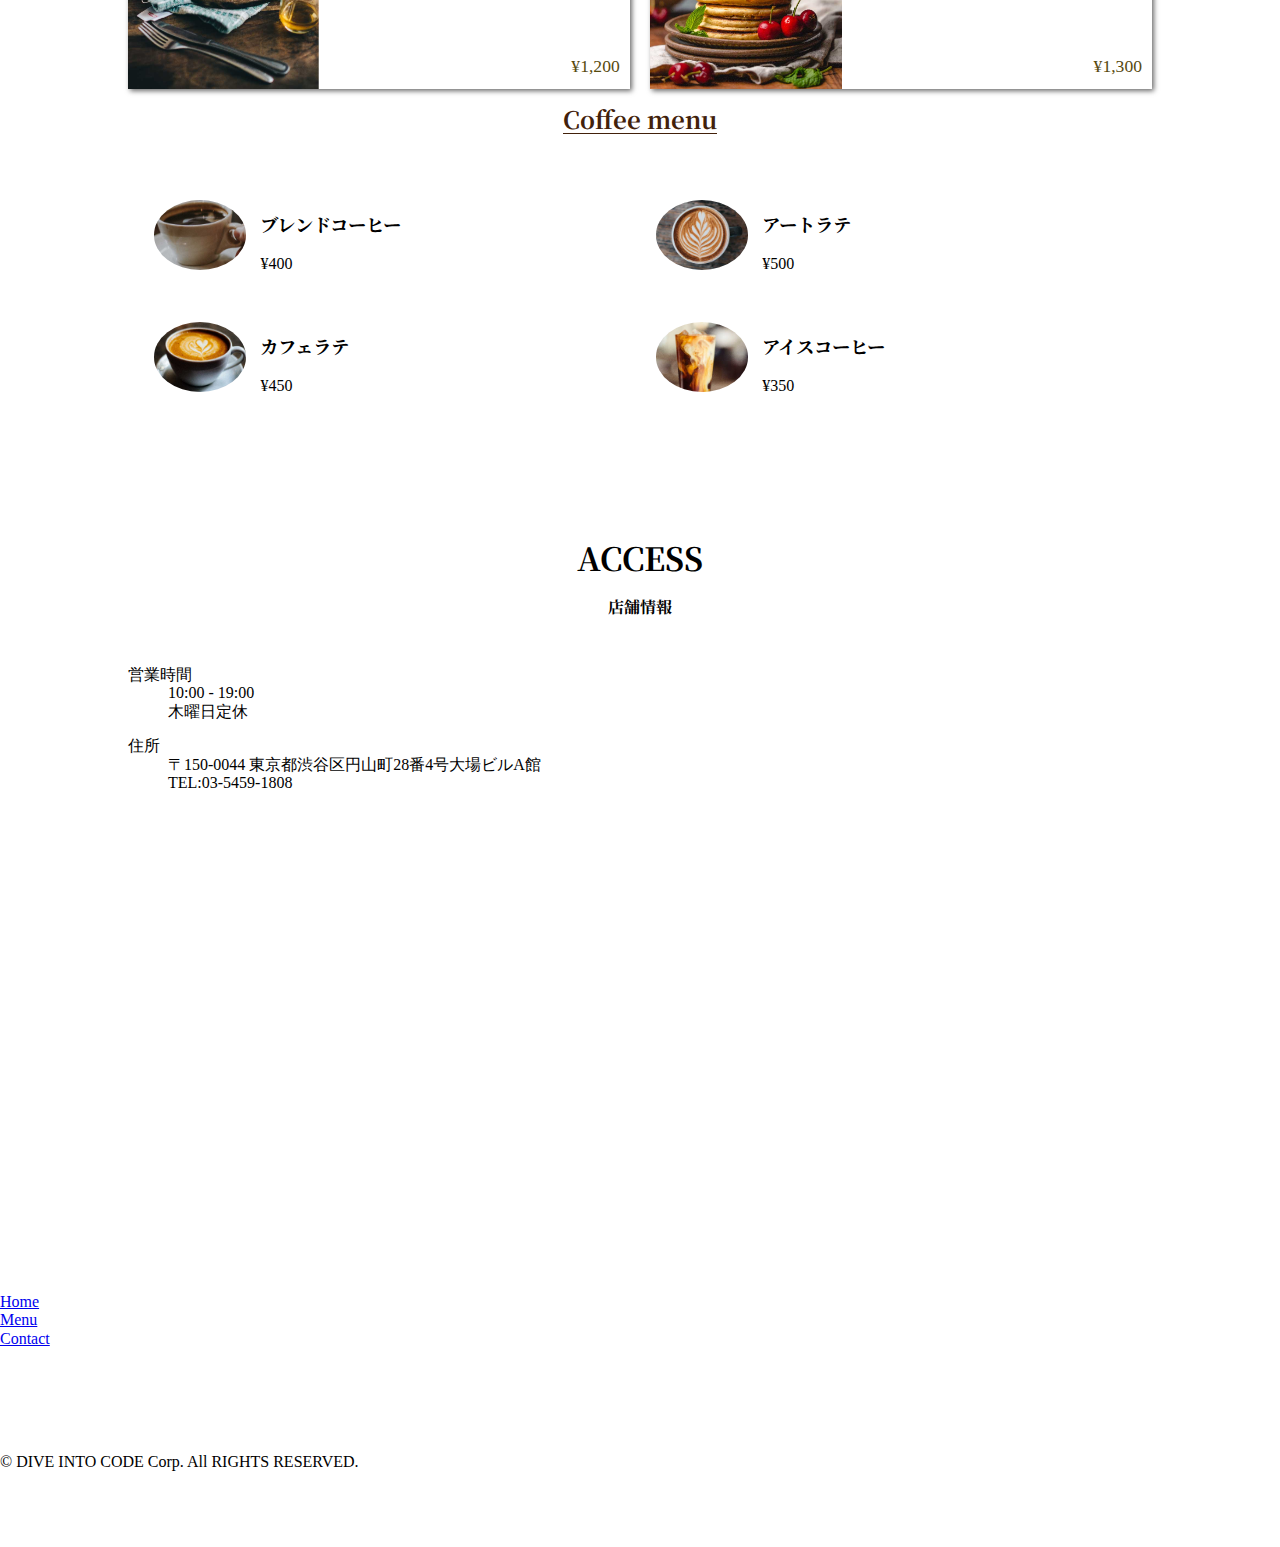
==== commit 35a80ba1: "coffee menuの装飾完成" ====
--- a/index.html
+++ b/index.html
@@ -78,26 +78,34 @@
         <div class="center">
           <h1 class="menu_title">Coffee menu</h1>
         </div>
-        <ul class="menu_list">
-          <li>
-            <h2>ブレンドコーヒー</h2>
-            <p>¥400</p>
-            <img src="images/sample_cafe1.jpg" class="caffee_menu_image">
+        <ul class="menu_list coffee_menu">
+          <li class="menu_list_item">
+            <img src="images/sample_cafe1.jpg" class="list_item_image">
+            <div class="item_txt">
+              <h2 class="item_title">ブレンドコーヒー</h2>
+              <p>¥400</p>
+            </div>
           </li>
-          <li>
-            <h2>アートラテ</h2>
-            <p>¥500</p>
-            <img src="images/sample_cafe2.jpg" class="caffee_menu_image">
+          <li class="menu_list_item">
+            <img src="images/sample_cafe2.jpg" class="list_item_image">
+            <div class="item_txt">
+              <h2 class="item_title">アートラテ</h2>
+              <p>¥500</p>
+            </div>
           </li>
-          <li>
-            <h2>カフェラテ</h2>
-            <p>¥450</p>
-            <img src="images/sample_cafe3.jpg" class="caffee_menu_image">
+          <li class="menu_list_item">
+            <img src="images/sample_cafe3.jpg" class="list_item_image">
+            <div class="item_txt">
+              <h2 class="item_title">カフェラテ</h2>
+              <p>¥450</p>
+            </div>
           </li>
-          <li>
-            <h2>アイスコーヒー</h2>
-            <p>¥350</p>
-            <img src="images/sample_cafe4.jpg" class="caffee_menu_image">
+          <li class="menu_list_item">
+            <img src="images/sample_cafe4.jpg" class="list_item_image">
+            <div class="item_txt">
+              <h2 class="item_title">アイスコーヒー</h2>
+              <p>¥350</p>
+            </div>
           </li>
         </ul>
       </section>
--- a/css/main.css
+++ b/css/main.css
@@ -123,13 +123,13 @@
     text-align: center;
 }
 
-/* recommended menu */
 .menu_list {
     display: flex;
     justify-content: space-between;
     flex-wrap: wrap;
 }
 
+/* recommended menu */
 .menu_list_card {
     display: flex;
     width: 49%;
@@ -163,7 +163,33 @@
 }
 
 /* coffee menu */
-.caffee_menu_image {
+.coffee_menu {
+    padding: 20px;
+    background-color: #fff;
+}
+
+.menu_list_item {
+    display: flex;
+    width: 49%;
+    margin: 20px 0;
+}
+
+.list_item_image {
+    height: 70px;
     width: 20%;
-    border-radius: 50%;
+    margin: 6px;
+    border-radius: 100%;
+    object-fit: cover;
 }
+
+.item_txt {
+    width: 80%;
+    margin-left: 8px;
+    font-size: 1rem;
+}
+
+.item_title {
+    margin: 20px 0;
+    font-family: "Noto Serif JP", serif;
+    font-size: 1.15rem;
+}
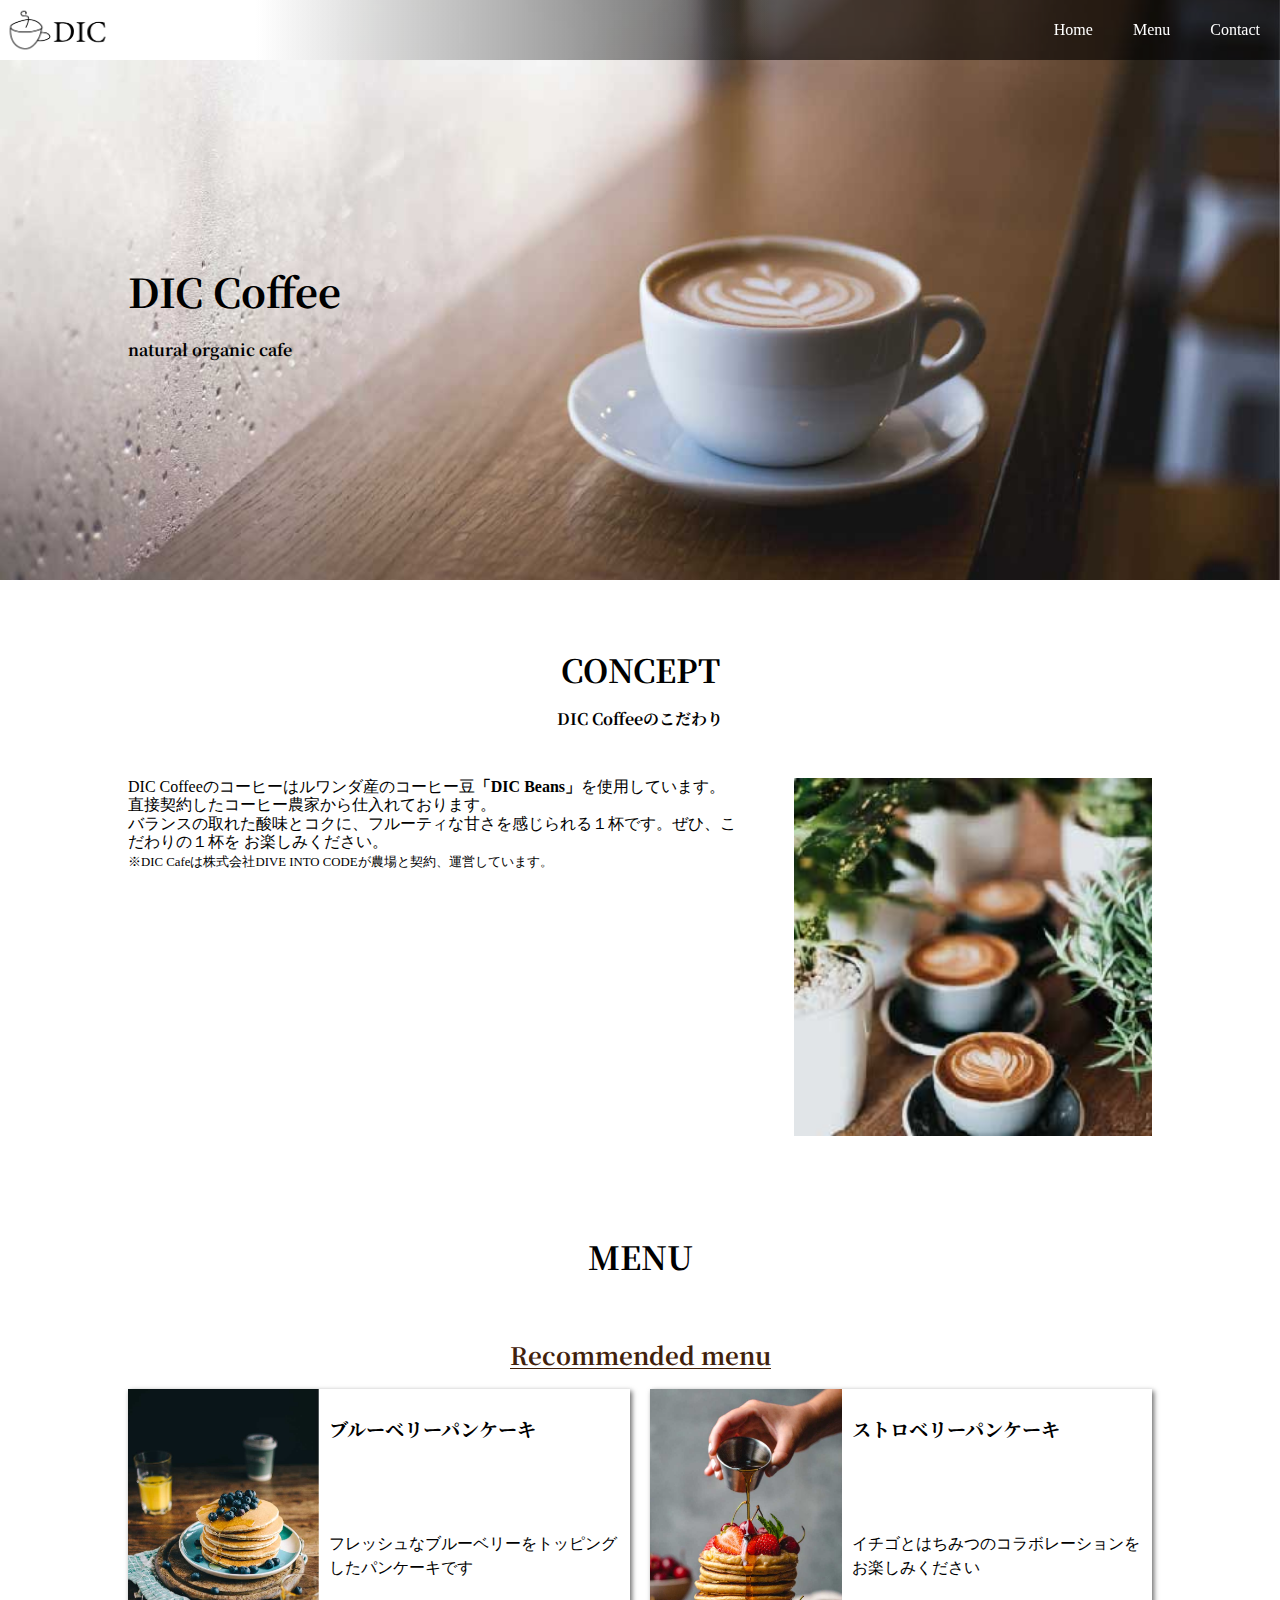
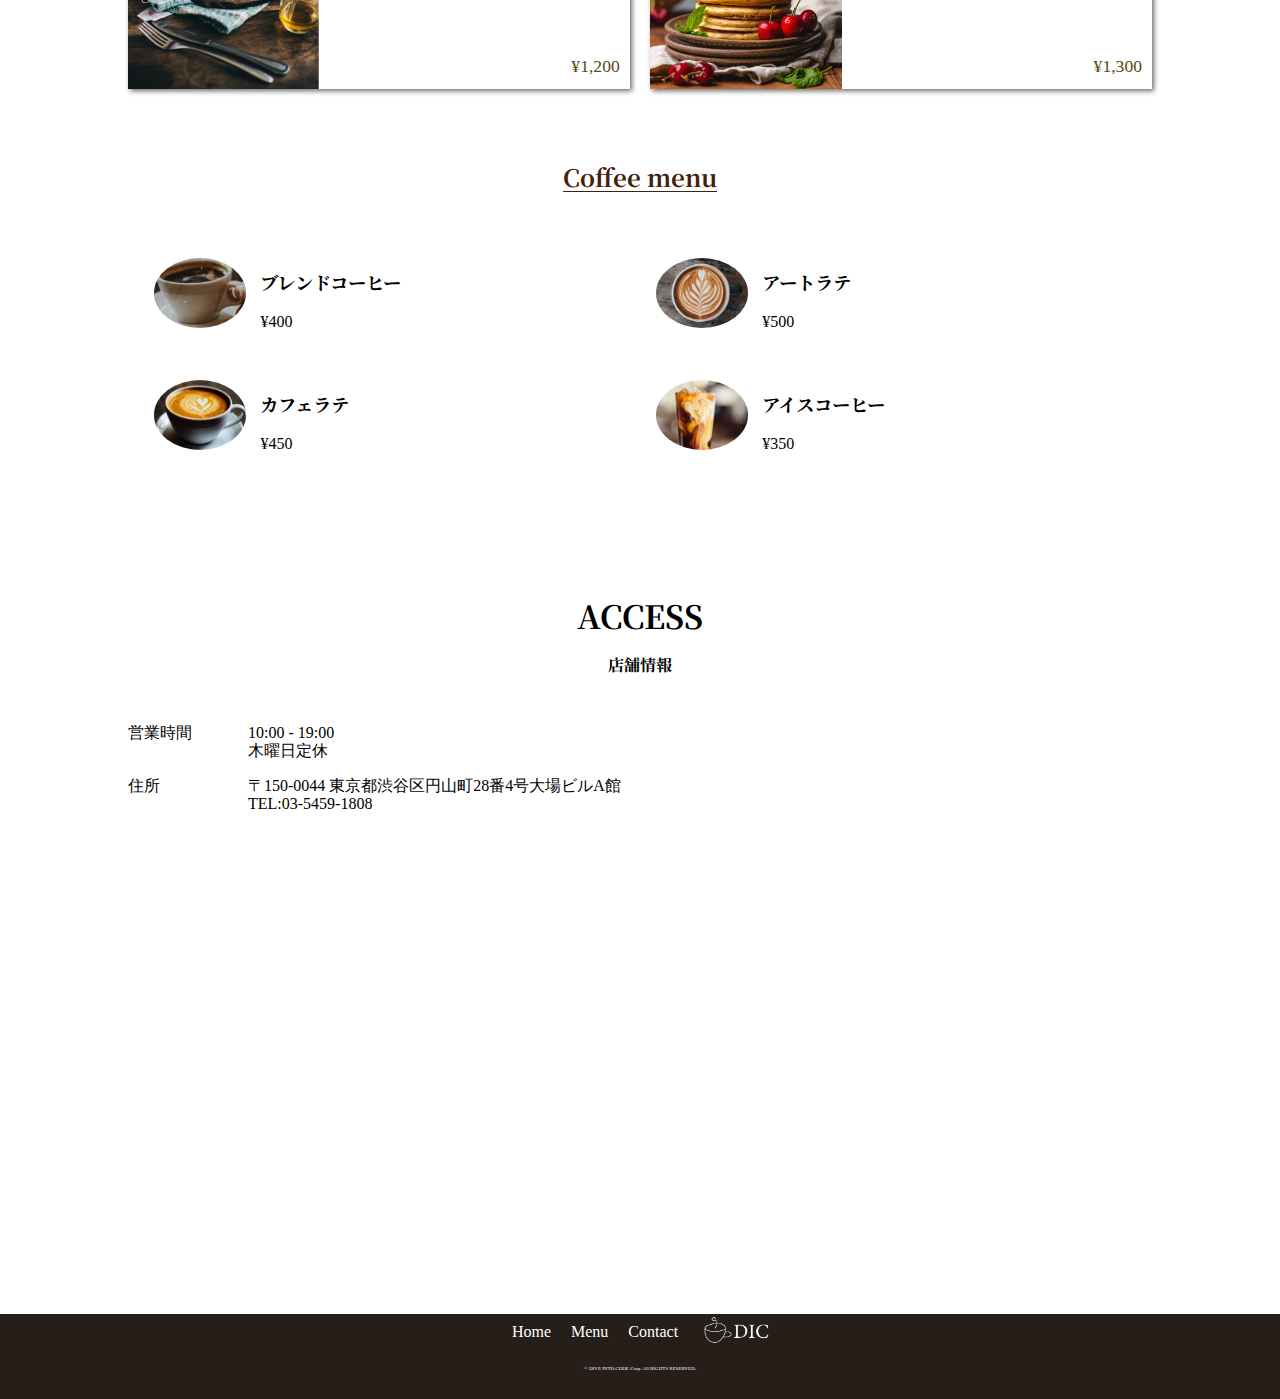
==== commit bfc2fa92: "footerの装飾完成" ====
--- a/index.html
+++ b/index.html
@@ -115,40 +115,40 @@
         <h1>ACCESS</h1>
         <p>店舗情報</p>
       </div>
-      <dl>
-        <dt>営業時間</dt>
+      <dl class="shop_detail">
+        <dt class="detail_item">営業時間</dt>
         <dd>10:00 - 19:00<br>木曜日定休</dd>
       </dl>
-      <dl>
-        <dt>住所</dt>
+      <dl class="shop_detail">
+        <dt class="detail_item">住所</dt>
         <dd>
           〒150-0044 東京都渋谷区円山町28番4号大場ビルA館<br>
           TEL:03-5459-1808
         </dd>
       </dl>
-      <iframe src="https://www.google.com/maps/embed?pb=!1m18!1m12!1m3!1d3241.8625569899887!2d139.6922821152582!3d35.65575778020021!2m3!1f0!2f0!3f0!3m2!1i1024!2i768!4f13.1!3m3!1m2!1s0x60188b55bb707eff%3A0x5f04575eb7aca63e!2z44CSMTUwLTAwNDQg5p2x5Lqs6YO95riL6LC35Yy65YaG5bGx55S677yS77yY4oiS77yUIE9iYSBCbGQuIEHppKg!5e0!3m2!1sja!2sjp!4v1589613763992!5m2!1sja!2sjp" width="600" height="450" frameborder="0" style="border:0;" allowfullscreen="" aria-hidden="false" tabindex="0"></iframe>
+      <iframe class="access_map" src="https://www.google.com/maps/embed?pb=!1m18!1m12!1m3!1d3241.8625569899887!2d139.6922821152582!3d35.65575778020021!2m3!1f0!2f0!3f0!3m2!1i1024!2i768!4f13.1!3m3!1m2!1s0x60188b55bb707eff%3A0x5f04575eb7aca63e!2z44CSMTUwLTAwNDQg5p2x5Lqs6YO95riL6LC35Yy65YaG5bGx55S677yS77yY4oiS77yUIE9iYSBCbGQuIEHppKg!5e0!3m2!1sja!2sjp!4v1589613763992!5m2!1sja!2sjp" width="600" height="450" frameborder="0" style="border:0;" allowfullscreen="" aria-hidden="false" tabindex="0"></iframe>
     </article>
   </section>
-  <footer>
-    <nav>
-      <ul>
-        <a href="index.html">
+  <footer class="footer">
+    <nav class="footer_nav">
+      <ul class="footer_nav_items">
+        <a class="nav_item" href="index.html">
           <li>Home</li>
         </a>
-        <a href="#menu">
+        <a class="nav_item" href="#menu">
           <li>Menu</li>
         </a>
-        <a href="contact.html">
+        <a class="nav_item" href="contact.html">
           <li>Contact</li>
         </a>
-        <a href="index.html">
+        <a class="footer_logo" href="index.html">
           <li>
-            <img src="images/sample_logo_w.png">
+            <img class="logo_img" src="images/sample_logo_w.png">
           </li>
         </a>
       </ul>
+      <p class="copyright">© DIVE INTO CODE Corp. All RIGHTS RESERVED.</p>
     </nav>
-    <p>© DIVE INTO CODE Corp. All RIGHTS RESERVED.</p>
   </footer>
 </body>
 
--- a/css/main.css
+++ b/css/main.css
@@ -4,9 +4,13 @@
 }
 
 body {
-    position: relative;
-    padding-bottom: 75px;
-    min-height: 100%;
+    display: flex;
+    flex-flow: column;
+    min-height: 100vh;
+}
+
+section {
+    flex: 1;
 }
 
 li {
@@ -133,6 +137,7 @@
 .menu_list_card {
     display: flex;
     width: 49%;
+    margin-bottom: 58px;
     box-shadow: 2px 2px 5px #6b6b6b;
 }
 
@@ -193,3 +198,58 @@
     font-family: "Noto Serif JP", serif;
     font-size: 1.15rem;
 }
+
+/* access */
+.shop_detail {
+    display: flex;
+}
+
+.detail_item {
+    width: 80px;
+}
+
+.access_map {
+    width: 100%;
+}
+
+.footer {
+    display: flex;
+    justify-content: center;
+    height: 75px;
+    padding-bottom: 10px;
+    background-color: #251e19;
+    color: #fff;
+}
+
+.footer_nav {
+    display: flex;
+    flex-direction: column;
+}
+
+.footer_nav_items {
+    display: flex;
+    align-items: center;
+    justify-content: center;
+    margin-bottom: 15px;
+}
+
+.nav_item {
+    margin: 0 10px;
+    color: #fff;
+    text-decoration: none;
+}
+
+.footer_logo {
+    width: 80px;
+    margin-left: 10px;
+}
+
+.footer_logo img {
+    width: 100%;
+}
+
+.copyright {
+    display: flex;
+    justify-content: center;
+    font-size: 5px;
+}
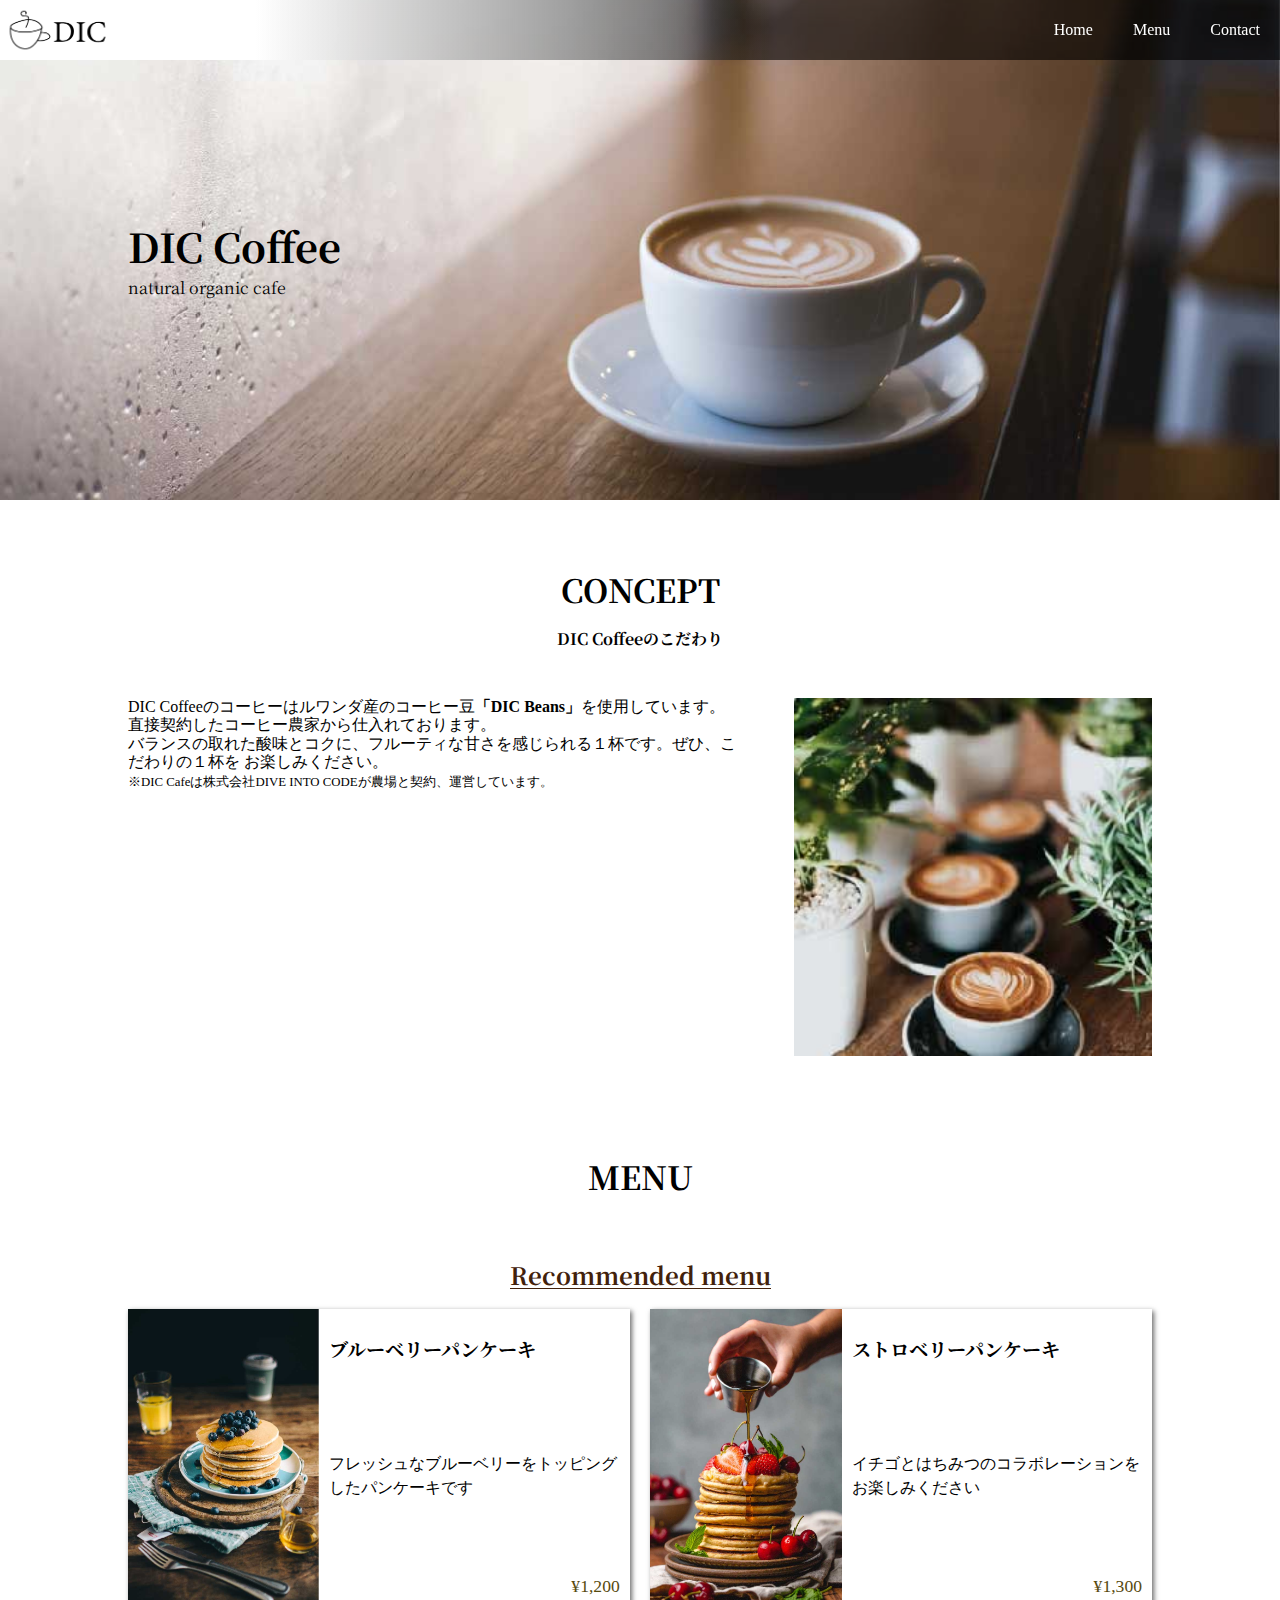
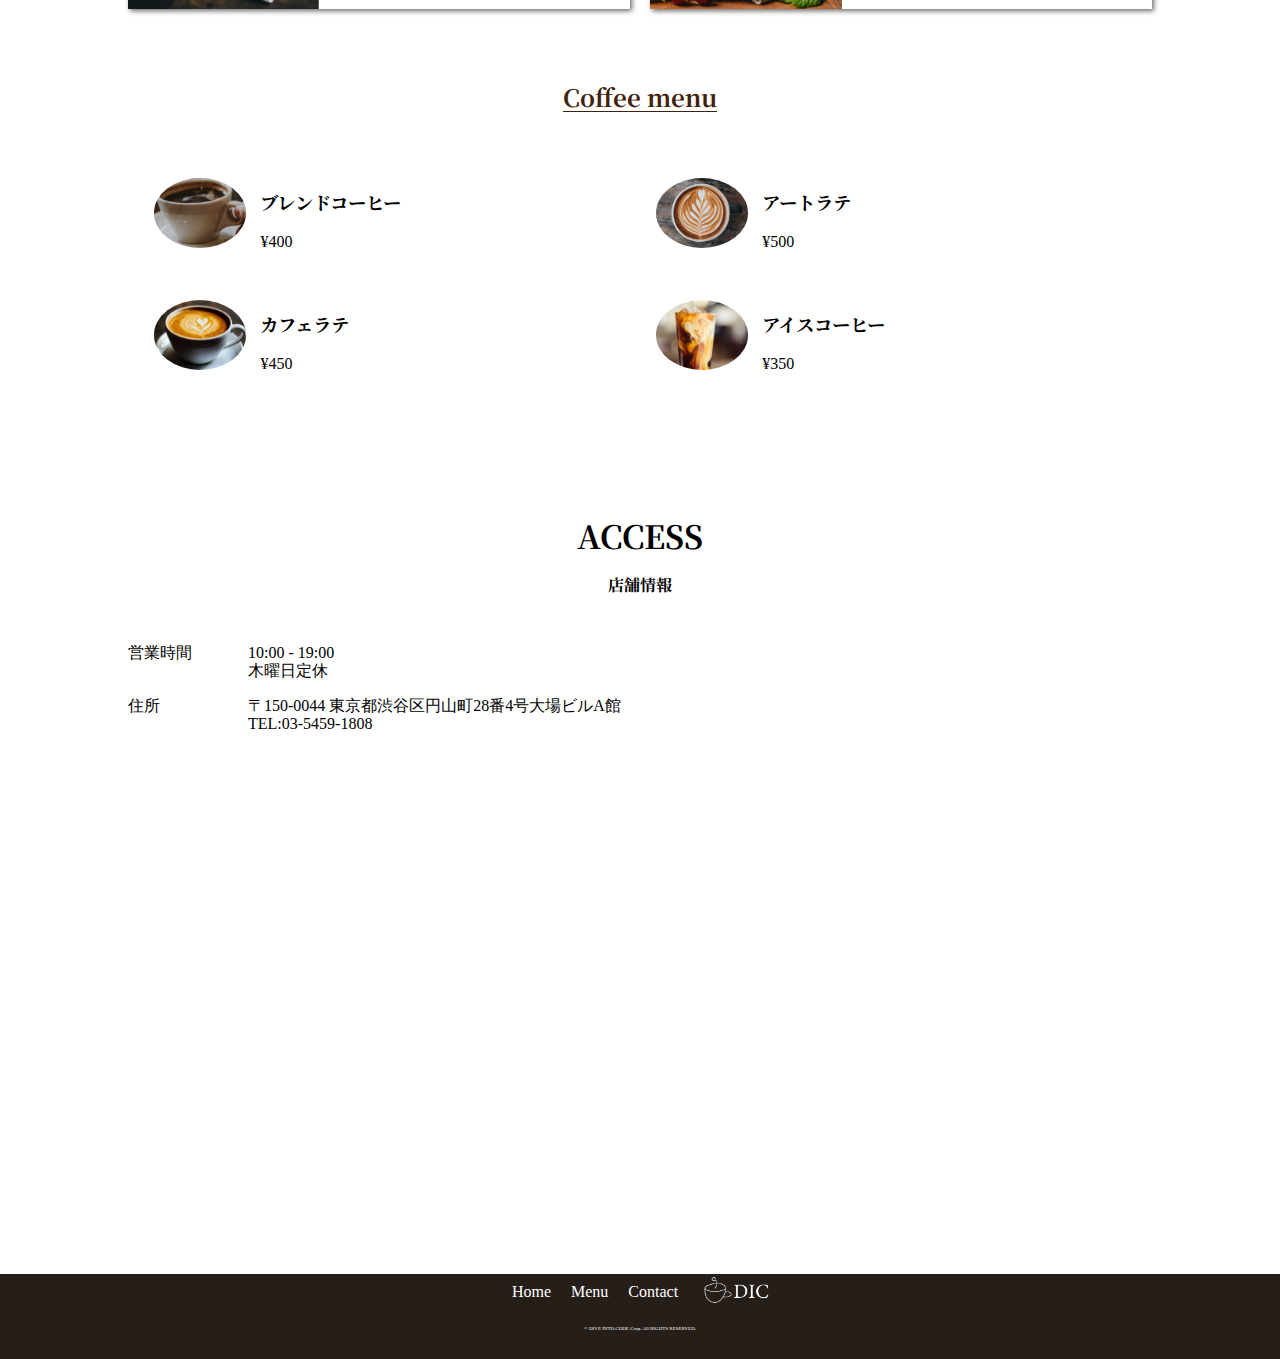
==== commit c78bac94: "headerの装飾を変更" ====
--- a/index.html
+++ b/index.html
@@ -27,7 +27,7 @@
     </nav>
     <article class="key section_inner">
       <div>
-        <h1>DIC Coffee</h1>
+        <h1 class="header_title">DIC Coffee</h1>
         <p>natural organic cafe</p>
       </div>
     </article>
@@ -110,7 +110,7 @@
         </ul>
       </section>
     </article>
-    <article class="section_inner">
+    <article class="section_inner access_section">
       <div class="section_title">
         <h1>ACCESS</h1>
         <p>店舗情報</p>
--- a/css/main.css
+++ b/css/main.css
@@ -73,13 +73,13 @@
 .key {
     display: flex;
     align-items: center;
-    height: 500px;
+    height: 420px;
     background: center / cover no-repeat url("../images/sample_key.jpg");
     font-family: "Noto Serif JP", serif;
-    font-weight: bold;
-}
-
-.key h1 {
+}
+
+.header_title {
+    margin: 0 0 10px;
     font-size: 2.5rem;
 }
 
@@ -200,6 +200,10 @@
 }
 
 /* access */
+.access_section {
+    margin-bottom: 40px;
+}
+
 .shop_detail {
     display: flex;
 }
@@ -212,6 +216,7 @@
     width: 100%;
 }
 
+/* footer */
 .footer {
     display: flex;
     justify-content: center;
